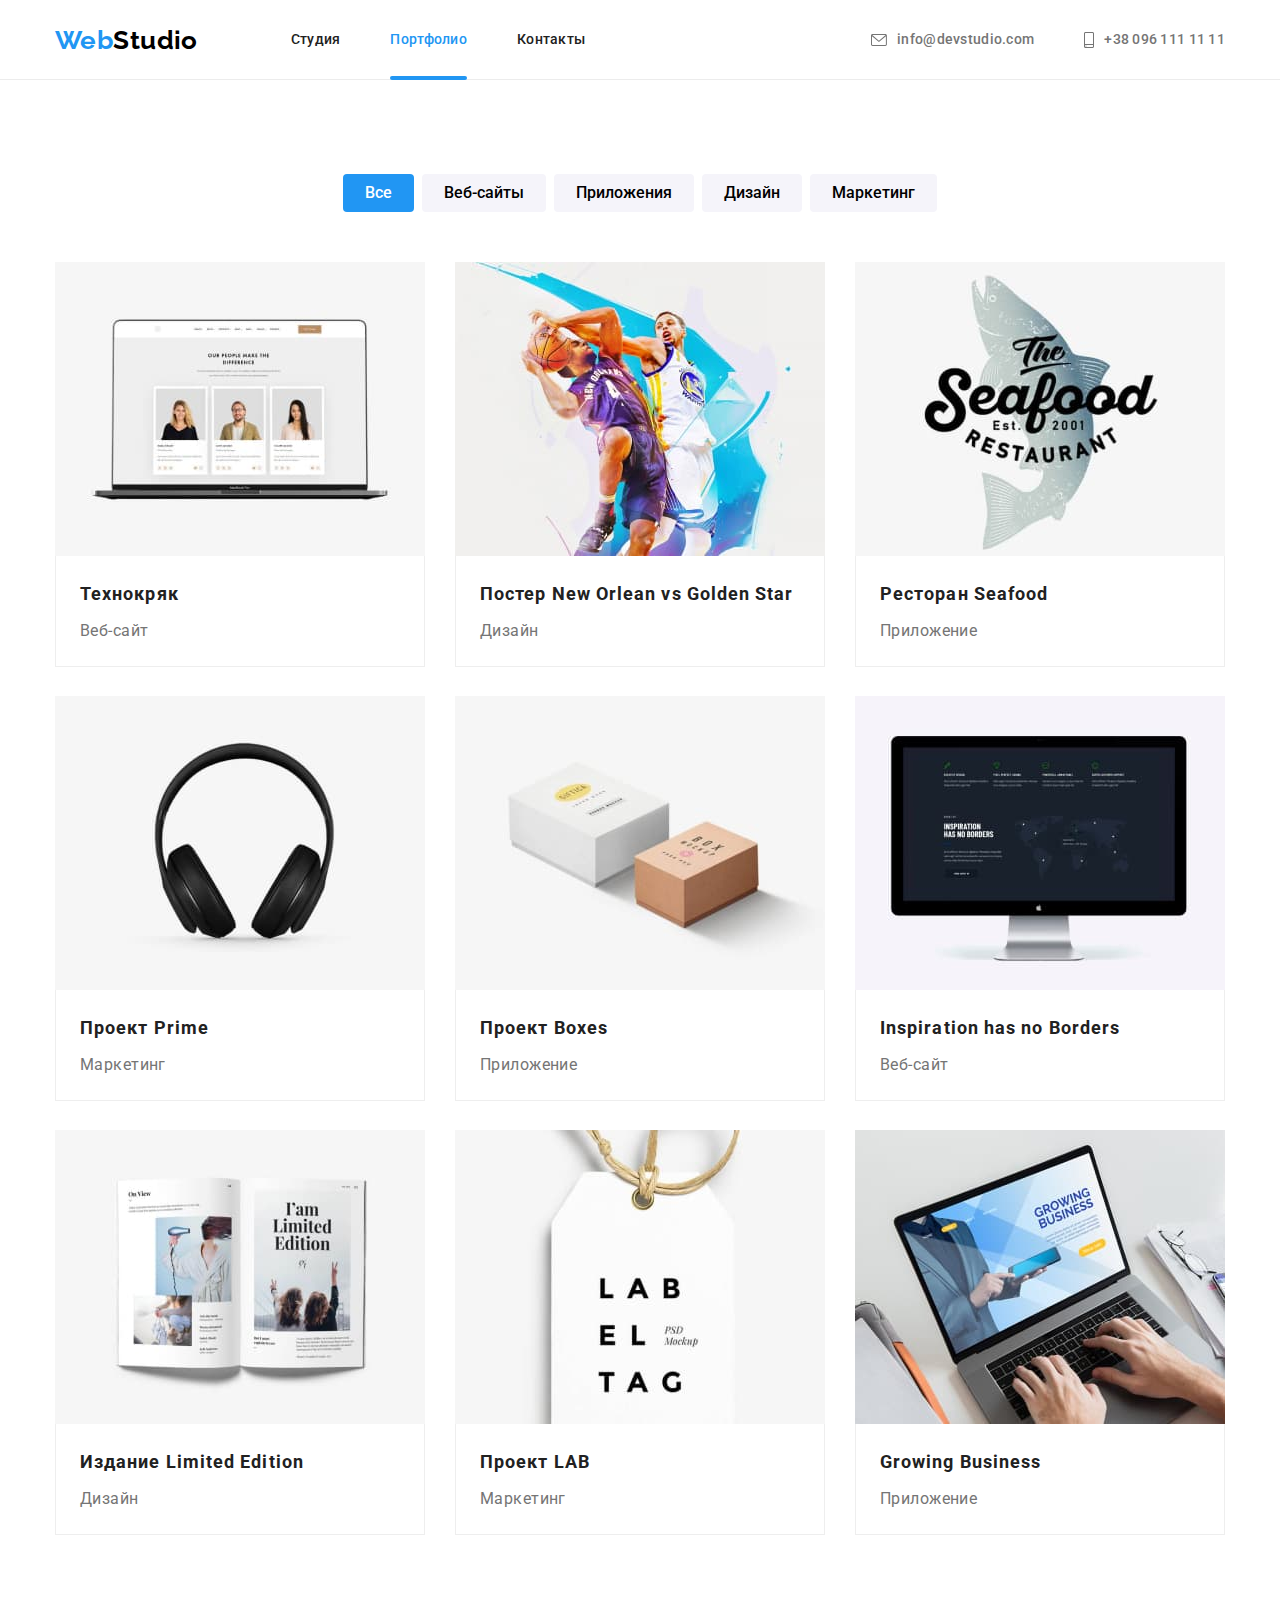
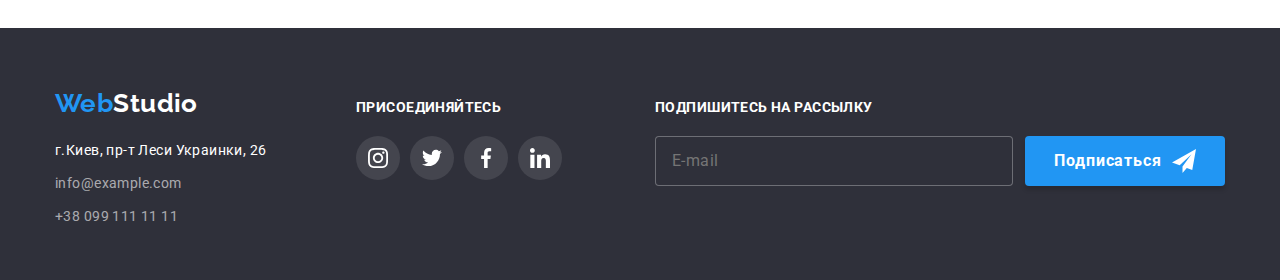
==== portfolio.html @ 10b09d14 "домашня робота №8" ====
<!DOCTYPE html>
<html lang="ru">
<head>
    <meta charset="UTF-8">
    <meta http-equiv="X-UA-Compatible" content="IE=edge">
    <meta name="viewport" content="width=device-width, initial-scale=1.0">
    <title>Document</title>
    <link rel="preconnect" href="https://fonts.googleapis.com">
    <link rel="preconnect" href="https://fonts.gstatic.com" crossorigin>
    <link href="https://fonts.googleapis.com/css2?family=Raleway:wght@700&family=Roboto:wght@400;500;700;900&display=swap" rel="stylesheet">
    <link rel="stylesheet" href="https://cdnjs.cloudflare.com/ajax/libs/modern-normalize/1.0.0/modern-normalize.min.css" />
    <link rel="stylesheet" href="css/main.min.css">
</head>
<body>
    <header class="header-section">
        <div class="container">
            <nav class="nav">
                <a href="./index.html" class="logo"><span class="part-of-logo">Web</span>Studio</a>
                <ul class="nav__list">
                    <li class="nav__items"><a href="./index.html" class="nav__link">Студия</a></li>
                    <li class="nav__items"><a href="./portfolio.html" class="nav__link illumination">Портфолио</a></li>
                    <li class="nav__items"><a href="Контакты" class="nav__link">Контакты</a></li>
                </ul>
            </nav>
            <ul class="contacts">
                <li class="contacts__items "><a href="mailto:info@devstudio.com" class="contacts__item">
                    <svg class="contacts__icon" width="16" height="12">
                        <use href="./images/icons.svg#icon-envelope"></use>
                    </svg>info@devstudio.com</a>
                </li>
                <li class="contacts__items"><a href="tel:+380961111111" class="contacts__item">
                    <svg class="contacts__icon" width="10" height="16">
                        <use href="./images/icons.svg#icon-smartphone"></use>
                    </svg>+38 096 111 11 11</a>
                </li>
            </ul>
        </div>
    </header>
    <main>
        <section class="section">
            <div class="container">
                <h1 class="visually-hidden">Портфолио</h1>
                <ul class="portfolio-list-button">
                    <li class="portfolio-items"><button type="button" class="portfolio-button illumination-btn">Все</button></li>
                    <li class="portfolio-items"><button type="button" class="portfolio-button">Веб-сайты</button></li>
                    <li class="portfolio-items"><button type="button" class="portfolio-button">Приложения</button></li>
                    <li class="portfolio-items"><button type="button" class="portfolio-button">Дизайн</button></li>
                    <li class="portfolio-items"><button type="button" class="portfolio-button">Маркетинг</button></li>
                </ul>
                <ul class="portfolio">
                    <li class="portfolio-card">
                        <a class="portfolio-link" href="">
                            <div class="portfolio-box">
                                <img src="./images/our-people.jpg" alt="Відкритий ноутбук, на екрані зображені фото працівників" width="370">
                                <div class="portfolio-overlay">
                                    <p class="portfolio-screen-text">Ресурс предлагает комплексные предложения с разным уровнем функционала и
                                        сервисов. Все это позволит посетителю получить исчерпывающие сведения о компании или частном лице.</p>
                                </div>
                            </div>
                            <div class="portfolio-container-title">
                                <h2 class="portfolio-card-title">Технокряк</h2>
                                <p class="portfolio-name-industry">Веб-сайт</p>
                            </div>
                        </a>
                    </li>
                    <li class="portfolio-card">
                        <a class="portfolio-link" href="">
                            <div class="portfolio-box">
                                <img src="./images/ball.jpg" alt="Зображено двох волейболістів у стрибку з м'ячем у руках" width="370">
                                <div class="portfolio-overlay">
                                    <p class="portfolio-screen-text">Ресурс предлагает комплексные предложения с разным уровнем функционала и
                                        сервисов.
                                        Все это позволит посетителю получить исчерпывающие сведения о компании или частном лице.</p>
                                </div>
                            </div>
                            <div class="portfolio-container-title">
                                <h2 class="portfolio-card-title">Постер New Orlean vs Golden Star</h2>
                                <p class="portfolio-name-industry">Дизайн</p>
                            </div>
                        </a>
                    </li>
                    <li class="portfolio-card">
                        <a class="portfolio-link" href="">
                            <div class="portfolio-box">
                                <img src="./images/seafood.jpg" alt="Логотип ресторану" width="370">
                                <div class="portfolio-overlay">
                                    <p class="portfolio-screen-text">Ресурс предлагает комплексные предложения с разным уровнем функционала и
                                        сервисов.
                                        Все это позволит посетителю получить исчерпывающие сведения о компании или частном лице.</p>
                                </div>
                            </div>
                            <div class="portfolio-container-title">
                                <h2 class="portfolio-card-title">Ресторан Seafood</h2>
                                <p class="portfolio-name-industry">Приложение</p>
                            </div>
                        </a>
                    </li>
                    <li class="portfolio-card">
                        <a class="portfolio-link" href="">
                            <div class="portfolio-box">
                                <img src="./images/headphone.jpg" alt="Накладні навушники" width="370">
                                <div class="portfolio-overlay">
                                    <p class="portfolio-screen-text">Ресурс предлагает комплексные предложения с разным уровнем функционала и
                                        сервисов.
                                        Все это позволит посетителю получить исчерпывающие сведения о компании или частном лице.</p>
                                </div>
                            </div>
                            <div class="portfolio-container-title">
                                <h2 class="portfolio-card-title">Проект Prime</h2>
                                <p class="portfolio-name-industry">Маркетинг</p>
                            </div>
                        </a>
                    </li>
                    <li class="portfolio-card">
                        <a class="portfolio-link" href="">
                            <div class="portfolio-box">
                                <img src="./images/2-box.jpg" alt="Дві коробки з логотипами" width="370">
                                <div class="portfolio-overlay">
                                    <p class="portfolio-screen-text">Ресурс предлагает комплексные предложения с разным уровнем функционала и
                                        сервисов.
                                        Все это позволит посетителю получить исчерпывающие сведения о компании или частном лице.</p>
                                </div>
                            </div>
                            <div class="portfolio-container-title">
                                <h2 class="portfolio-card-title">Проект Boxes</h2>
                                <p class="portfolio-name-industry">Приложение</p>
                            </div>
                        </a>
                    </li>
                    <li class="portfolio-card">
                        <a class="portfolio-link" href="">
                            <div class="portfolio-box">
                                <img src="./images/screen.jpg" alt="Ком'ютер з відкритим вебсайтом" width="370">
                                <div class="portfolio-overlay">
                                    <p class="portfolio-screen-text">Ресурс предлагает комплексные предложения с разным уровнем функционала и
                                        сервисов.
                                        Все это позволит посетителю получить исчерпывающие сведения о компании или частном лице.</p>
                                </div>
                            </div>
                            <div class="portfolio-container-title">
                                <h2 class="portfolio-card-title">Inspiration has no Borders</h2>
                                <p class="portfolio-name-industry">Веб-сайт</p>
                            </div>
                        </a>
                    </li>
                    <li class="portfolio-card">
                        <a class="portfolio-link" href="">
                            <div class="portfolio-box">
                                <img src="./images/book.jpg" alt="Відкрита книжка в ній стаття" width="370">
                                <div class="portfolio-overlay">
                                    <p class="portfolio-screen-text">Ресурс предлагает комплексные предложения с разным уровнем функционала и
                                        сервисов.
                                        Все это позволит посетителю получить исчерпывающие сведения о компании или частном лице.</p>
                                </div>
                            </div>
                            <div class="portfolio-container-title">
                                <h2 class="portfolio-card-title">Издание Limited Edition</h2>
                                <p class="portfolio-name-industry">Дизайн</p>
                            </div>
                        </a>
                    </li>
                    <li class="portfolio-card">
                        <a class="portfolio-link" href="">
                            <div class="portfolio-box">
                                <img src="./images/label.jpg" alt="Логотип" width="370">
                                <div class="portfolio-overlay">
                                    <p class="portfolio-screen-text">Ресурс предлагает комплексные предложения с разным уровнем функционала и
                                        сервисов.
                                        Все это позволит посетителю получить исчерпывающие сведения о компании или частном лице.</p>
                                </div>
                            </div>
                            <div class="portfolio-container-title">
                                <h2 class="portfolio-card-title">Проект LAB</h2>
                                <p class="portfolio-name-industry">Маркетинг</p>
                            </div>
                        </a>
                    </li>
                    <li class="portfolio-card">
                        <a class="portfolio-link" href="">
                            <div class="portfolio-box">
                                <img src="./images/leptop.jpg" alt="Ввімкнений ноутбук з відкритим додатком" width="370">
                                <div class="portfolio-overlay">
                                    <p class="portfolio-screen-text">Ресурс предлагает комплексные предложения с разным уровнем функционала и
                                        сервисов.
                                        Все это позволит посетителю получить исчерпывающие сведения о компании или частном лице.</p>
                                </div>
                            </div>
                            <div class="portfolio-container-title">
                                <h2 class="portfolio-card-title">Growing Business</h2>
                                <p class="portfolio-name-industry">Приложение</p>
                            </div>
                        </a>
                    </li>
                </ul>
            </div>
        </section>
    </main>
    <footer class="footer">
        <div class="container">
            <div class="footer__container">
                <a href="./index.html" class="logo"><span class="part-of-logo">Web</span>Studio</a>
                <address class="address">
                    <ul class="address__list">
                        <li class="address__items">
                            <a href="https://goo.gl/maps/piqngm7oDQpEDh6u6" target="_blank" rel="noopener nofollow noreferrer" class="address__link">г.Киев, пр-т Леси Украинки, 26</a>
                        </li>
                        <li class="address__items">
                            <a href="mailto:info@example.com" class="address__contacts">info@example.com</a>
                        </li>
                        <li class="address__items">
                            <a href="tel:+380991111111" class="address__contacts">+38 099 111 11 11</a>
                        </li>
                    </ul>
                </address>
            </div>
            <div class="footer__wrapper">
                <p class="footer__title">присоединяйтесь</p>
                <ul class="icon-list">
                    <li class="icon-list__items">
                        <a class="icon-list__link" href="">
                            <svg class="footer__social icon-list__svg" width="20" height="20">
                                <use href="./images/icons.svg#icon-instagram"></use>
                            </svg>
                        </a>
                    </li>
                    <li class="icon-list__items">
                        <a class="icon-list__link" href="">
                            <svg class="footer__social icon-list__svg" width="20" height="20">
                                <use href="./images/icons.svg#icon-twitter"></use>
                            </svg>
                        </a>
                    </li>
                    <li class="icon-list__items">
                        <a class="icon-list__link" href="">
                            <svg class="footer__social icon-list__svg" width="20" height="20">
                                <use href="./images/icons.svg#icon-facebook"></use>
                            </svg>
                        </a>
                    </li>
                    <li class="icon-list__items">
                        <a class="icon-list__link" href="">
                            <svg class="footer__social icon-list__svg" width="20" height="20">
                                <use href="./images/icons.svg#icon-linkedin"></use>
                            </svg>
                        </a>
                    </li>
                </ul>
            </div>
            <div class="footer__wrapper">
                <p class="footer__title">Подпишитесь на рассылку</p>
                <form class="form">
                    <label for="input-field" class="visually-hidden"></label>
                    <input id="input-field" type="email" class="form__input" name="mail" placeholder="E-mail">
                    <button class="main-button" type="submit">Подписаться
                        <svg class="form__icon" width="24" height="24">
                            <use href="./images/icons.svg#icon-send"></use>
                        </svg>
                    </button>
                </form>
            </div>
        </div>
    </footer>
    
</body>
</html>
---- css/main.min.css ----
:root{--title-text-color: #212121;--primary-text-color: #757575;--accent-color: #2196F3;--primary-bg-color: #fff}body{font-family:"Roboto",sans-serif;background-color:var(--primary-bg-color);color:var(--title-text-color);font-size:14px;line-height:1.14;letter-spacing:.03em}h1,h2,h3,p,ul{margin:0;padding:0}ul{list-style:none}a{text-decoration:none}img{display:block}button{font-family:inherit;cursor:pointer}address{font-style:normal}.container{max-width:1200px;padding:0 15px 0 15px;margin-left:auto;margin-right:auto}.section{padding:94px 0}.visually-hidden{position:absolute;width:1px;height:1px;margin:-1px;border:0;padding:0;white-space:nowrap;clip-path:inset(100%);clip:rect(0 0 0 0);overflow:hidden}.main-button{display:inline-flex;justify-content:center;align-items:center;width:200px;height:50px;font-weight:700;font-size:16px;line-height:1.88;letter-spacing:.06em;color:#fff;background:var(--accent-color);box-shadow:0px 4px 4px rgba(0,0,0,.15);border-radius:4px;border-color:rgba(0,0,0,0);transition:background-color 250ms cubic-bezier(0.4, 0, 0.2, 1)}.main-button:hover,.main-button:focus{background-color:#267bc6}.main-button:active{background-color:#27619b}.logo{display:inline-flex;color:#000;font-family:"Raleway";font-weight:700;font-size:26px;line-height:1.19}.part-of-logo{color:var(--accent-color)}.icon-list{display:inline-flex;height:44px;justify-content:center;gap:10px}.icon-list__link{display:inline-flex;justify-content:center;align-items:center;height:44px;width:44px;border-radius:50%;background-color:rgba(255,255,255,.1);transition:background-color 250ms cubic-bezier(0.4, 0, 0.2, 1)}.icon-list__link:hover .icon-list__svg,.icon-list__link:focus .icon-list__svg{fill:#fff}.icon-list__link:hover,.icon-list__link:focus{background-color:var(--accent-color)}.icon-list__svg{fill:#afb1b8;transition:fill 250ms cubic-bezier(0.4, 0, 0.2, 1)}.title{font-size:36px;line-height:1.16;text-align:center}.header-section{max-height:80px;border-bottom:1px solid #ececec}.header-section .container{display:flex;justify-content:space-between}.nav{align-items:center;display:flex}.nav .logo{margin-right:93px}.nav__list{display:flex}.nav__items{display:flex}.nav__items:not(:last-child){margin-right:50px}.nav__link{position:relative;padding:32px 0 32px 0;color:var(--title-text-color);font-weight:500;letter-spacing:.02em;transition:color 250ms cubic-bezier(0.4, 0, 0.2, 1)}.nav__link:hover,.nav__link:focus{color:var(--accent-color)}.illumination{color:var(--accent-color)}.illumination:after{position:absolute;bottom:0;content:" ";display:block;width:100%;height:4px;border-radius:2px;background-color:var(--accent-color)}.contacts{display:flex}.contacts__item{display:flex;padding:32px 0 32px 0;align-items:center;color:var(--primary-text-color);font-weight:500;letter-spacing:.02em;transition:color 250ms cubic-bezier(0.4, 0, 0.2, 1)}.contacts__icon{margin-right:10px;fill:var(--primary-text-color);transition:fill 250ms cubic-bezier(0.4, 0, 0.2, 1)}.contacts__items:not(:last-child){margin-right:50px}.contacts__item:hover,.contacts__item:focus{color:var(--accent-color)}.contacts__item:hover .contacts__icon,.contacts__item:focus .contacts__icon{fill:var(--accent-color)}.main__section{max-width:1600px;margin-left:auto;margin-right:auto;padding:200px 0;text-align:center;background-color:#2f303a;content:"";background-image:linear-gradient(to right, rgba(47, 48, 58, 0.4), rgba(47, 48, 58, 0.4)),url(../images/hero-desctop.jpg);background-size:cover}.main__title{width:693px;margin-left:auto;margin-right:auto;margin-bottom:30px;font-weight:900;font-size:44px;line-height:1.36;letter-spacing:.06em;text-transform:uppercase;color:var(--primary-bg-color)}.portfolio-list-button{display:flex;justify-content:center}.portfolio-items:not(:last-child){margin-right:8px}.portfolio{display:flex;flex-wrap:wrap;gap:30px;margin-top:50px}.portfolio-button{background:#f5f4fa;font-weight:500;font-size:16px;line-height:1.62;padding:6px 22px;border-radius:4px;border:none;transition:background-color 250ms cubic-bezier(0.4, 0, 0.2, 1),box-shadow 250ms cubic-bezier(0.4, 0, 0.2, 1),color 250ms cubic-bezier(0.4, 0, 0.2, 1)}.illumination-btn{background-color:var(--accent-color);color:var(--primary-bg-color)}.portfolio-button:hover,.portfolio-button:focus{background-color:var(--accent-color);color:var(--primary-bg-color);box-shadow:0px 3px 1px rgba(0,0,0,.1),0px 1px 2px rgba(0,0,0,.08),0px 2px 2px rgba(0,0,0,.12)}.portfolio-button:active{background-color:#267bc6}.portfolio-card{width:370px;height:404px}.portfolio-screen-text{font-size:18px;line-height:1.56;letter-spacing:.03em;color:#fff}.portfolio-overlay{position:absolute;width:100%;height:100%;bottom:0;padding:63px 24px;background-color:rgba(33,150,243,.9);transform:translateY(101%);transition:transform 250ms cubic-bezier(0.4, 0, 0.2, 1)}.portfolio-box{position:relative;display:block;width:370px;height:294px;overflow:hidden}.portfolio-link{display:inline-block;width:100%;height:100%;transition:box-shadow 250ms cubic-bezier(0.4, 0, 0.2, 1)}.portfolio-link:hover .portfolio-overlay,.portfolio-link:focus .portfolio-overlay{transform:translateY(0);height:294px}.portfolio-link:hover,.portfolio-link:focus{background-color:#fff;box-shadow:0px 1px 1px rgba(0,0,0,.12),0px 4px 4px rgba(0,0,0,.06),1px 4px 6px rgba(0,0,0,.16)}.portfolio-container-title{padding:20px 10px 20px 24px;border:1px solid #eee;border-top:0}.portfolio-card-title{font-size:18px;line-height:2;letter-spacing:.06em;color:var(--title-text-color)}.portfolio-name-industry{margin-top:4px;color:var(--primary-text-color);font-size:16px;line-height:1.88}.benefits__list{display:flex;justify-content:space-between}.benefits__items{width:270px}.benefits__container{display:inline-flex;justify-content:center;align-items:center;width:270px;height:120px;background-color:#f5f4fa;border-radius:4px}.benefits__title{font-size:14px;text-transform:uppercase;margin-top:30px}.benefits__text{margin-top:10px;color:var(--primary-text-color);line-height:1.71}.works{padding-top:0px}.works__list{display:flex;justify-content:space-between;margin-top:50px}.works__items{position:relative}.works__box{position:absolute;display:flex;justify-content:center;align-items:center;width:100%;height:70px;bottom:0;background-color:rgba(47,48,58,.8)}.works__description{font-weight:700;font-size:14px;line-height:1.14;letter-spacing:.03em;text-transform:uppercase;color:#fff}.team{background:#f5f4fa}.team__list{display:flex;justify-content:space-between}.team__items{margin-top:50px;padding-bottom:30px;text-align:center;min-width:270px;min-height:368px;background-color:var(--primary-bg-color);box-shadow:0px 1px 3px rgba(0,0,0,.12),0px 1px 1px rgba(0,0,0,.14),0px 2px 1px rgba(0,0,0,.2);border-radius:0px 0px 4px 4px}.team__member{padding-top:30px;margin-bottom:10px;font-weight:500;font-size:16px;line-height:1.18}.team__position{margin-bottom:16px;color:var(--primary-text-color);font-size:16px;line-height:1.18}.company__list{margin-top:50px;display:inline-flex;gap:30px}.company__link{display:inline-flex;justify-content:center;align-items:center;width:170px;height:92px;border:1px solid #afb1b8;border-radius:4px;transition:background-color 250ms cubic-bezier(0.4, 0, 0.2, 1)}.company__link:hover .company__icon,.company__link:hover,.company__link:focus .company__icon,.company__link:focus{fill:var(--accent-color);border-color:var(--accent-color)}.company__icon{fill:#afb1b8;transition:fill 250ms cubic-bezier(0.4, 0, 0.2, 1)}.footer{padding:60px 0;height:252px;background:#2f303a}.footer .container{display:flex}.footer__container .logo{color:var(--primary-bg-color);margin-bottom:20px}.footer__container{width:231px;margin-right:70px}.address__link{color:#fff;line-height:1.71}.address__items:not(:first-child){margin-top:9px}.address__contacts{color:rgba(255,255,255,.6);line-height:1.71;transition:color 250ms cubic-bezier(0.4, 0, 0.2, 1)}.address__contacts:hover,.address__contacts:focus{color:var(--accent-color)}.footer__wrapper:not(:last-child){margin-right:93px}.footer__title{padding-top:12px;margin-bottom:20px;font-weight:700;text-transform:uppercase;color:#fff}.footer__social{fill:#fff}.form{display:flex;margin-top:20px}.form__input{display:flex;align-items:center;width:358px;height:50px;padding:0 16px;margin-right:12px;font-weight:400;font-size:16px;line-height:1.25;letter-spacing:.03em;color:rgba(255,255,255,.6);border:1px solid rgba(255,255,255,.3);background-color:#2f303a;border-radius:4px;outline:none;transition:border-color 250ms cubic-bezier(0.4, 0, 0.2, 1)}.form__input:focus{border-color:var(--accent-color)}.form__icon{display:inline-flex;margin-left:10px}.backdrop{position:fixed;top:0;left:0;width:100%;height:100%;z-index:100;background-color:rgba(0,0,0,.2);transition:opacity 250ms cubic-bezier(0.4, 0, 0.2, 1),visibility 250ms cubic-bezier(0.4, 0, 0.2, 1)}.backdrop.is-hidden{visibility:hidden;opacity:0;pointer-events:none}.modal{position:absolute;top:50%;left:50%;transform:translate(-50%, -50%);width:528px;height:581px;padding:40px;background-color:#fff;box-shadow:0px 1px 3px rgba(0,0,0,.12),0px 1px 1px rgba(0,0,0,.14),0px 2px 1px rgba(0,0,0,.2);border-radius:4px}.modal-button{position:absolute;display:flex;align-items:center;justify-content:center;top:8px;right:8px;width:30px;height:30px;margin-left:auto;border-radius:50%;background-color:#fff;border:1px solid rgba(0,0,0,.1)}.modal-vector{transition:fill 250ms cubic-bezier(0.4, 0, 0.2, 1)}.modal-vector:hover,.modal-vector:focus{fill:var(--accent-color)}.modal-title{font-weight:700;font-size:20px;line-height:1.15;letter-spacing:.03em;margin-bottom:14px}.modal-form-label{display:block}.label-text{font-size:12px;line-height:.85;letter-spacing:.01em;color:var(--primary-text-color)}.modal-form-label:not(:last-child){margin-bottom:11px}.modal-form-element{display:block;margin-bottom:5px}.modal-form-input{display:flex;width:100%;height:40px;padding-left:42px;border:1px solid rgba(33,33,33,.2);border-radius:4px;transition:border-color 250ms cubic-bezier(0.4, 0, 0.2, 1)}.modal-form-input:focus,.modal-form-message:focus{outline:none;border-color:var(--accent-color)}.modal-form-input:focus+.modal-icon-input>.modal-icon{fill:var(--accent-color)}.modal-form-message{width:100%;height:120px;resize:none;padding:12px 16px;font-size:12px;line-height:.85;letter-spacing:.01em;color:rgba(117,117,117,.5);border:1px solid rgba(33,33,33,.2);border-radius:4px;transition:border-color 250ms cubic-bezier(0.4, 0, 0.2, 1)}.modal-icon{position:absolute;top:50%;left:12px;transform:translateY(-50%);transition:fill 250ms cubic-bezier(0.4, 0, 0.2, 1)}.modal-form-wrapper{position:relative;display:block}.modal-link{text-decoration:underline;color:var(--accent-color);transition:color 250ms cubic-bezier(0.4, 0, 0.2, 1)}.modal-link:hover,.modal-link:focus{color:#267bc6}.modal-link:active{color:#27619b}.modal-label-checkbox{position:relative;display:block;padding-left:35px;line-height:1.71;letter-spacing:.03em;color:var(--primary-text-color);margin-top:20px;transition:fill 250ms cubic-bezier(0.4, 0, 0.2, 1)}.modal-icon-checkbox{position:absolute;top:50%;left:12px;transform:translateY(-50%);fill:var(--title-text-color);transition:fill 250ms cubic-bezier(0.4, 0, 0.2, 1)}.modal-icon-check{position:absolute;top:50%;left:12px;transform:translateY(-50%);fill:rgba(0,0,0,0);transition:fill 250ms cubic-bezier(0.4, 0, 0.2, 1)}.modal-icon-checkbox-fokus{position:absolute;top:50%;left:9px;transform:translateY(-50%);fill:rgba(0,0,0,0);transition:fill 250ms cubic-bezier(0.4, 0, 0.2, 1)}.modal-form-checkbox:checked+.modal-label-checkbox>.checkbox-box>.modal-icon-check,.modal-form-checkbox:checked+.modal-label-checkbox>.checkbox-box>.modal-icon-checkbox{fill:var(--accent-color)}.modal-form-checkbox:focus+.modal-label-checkbox>.checkbox-box{fill:var(--title-text-color)}.button-center{display:flex;justify-content:center;margin-top:30px}/*# sourceMappingURL=main.min.css.map */
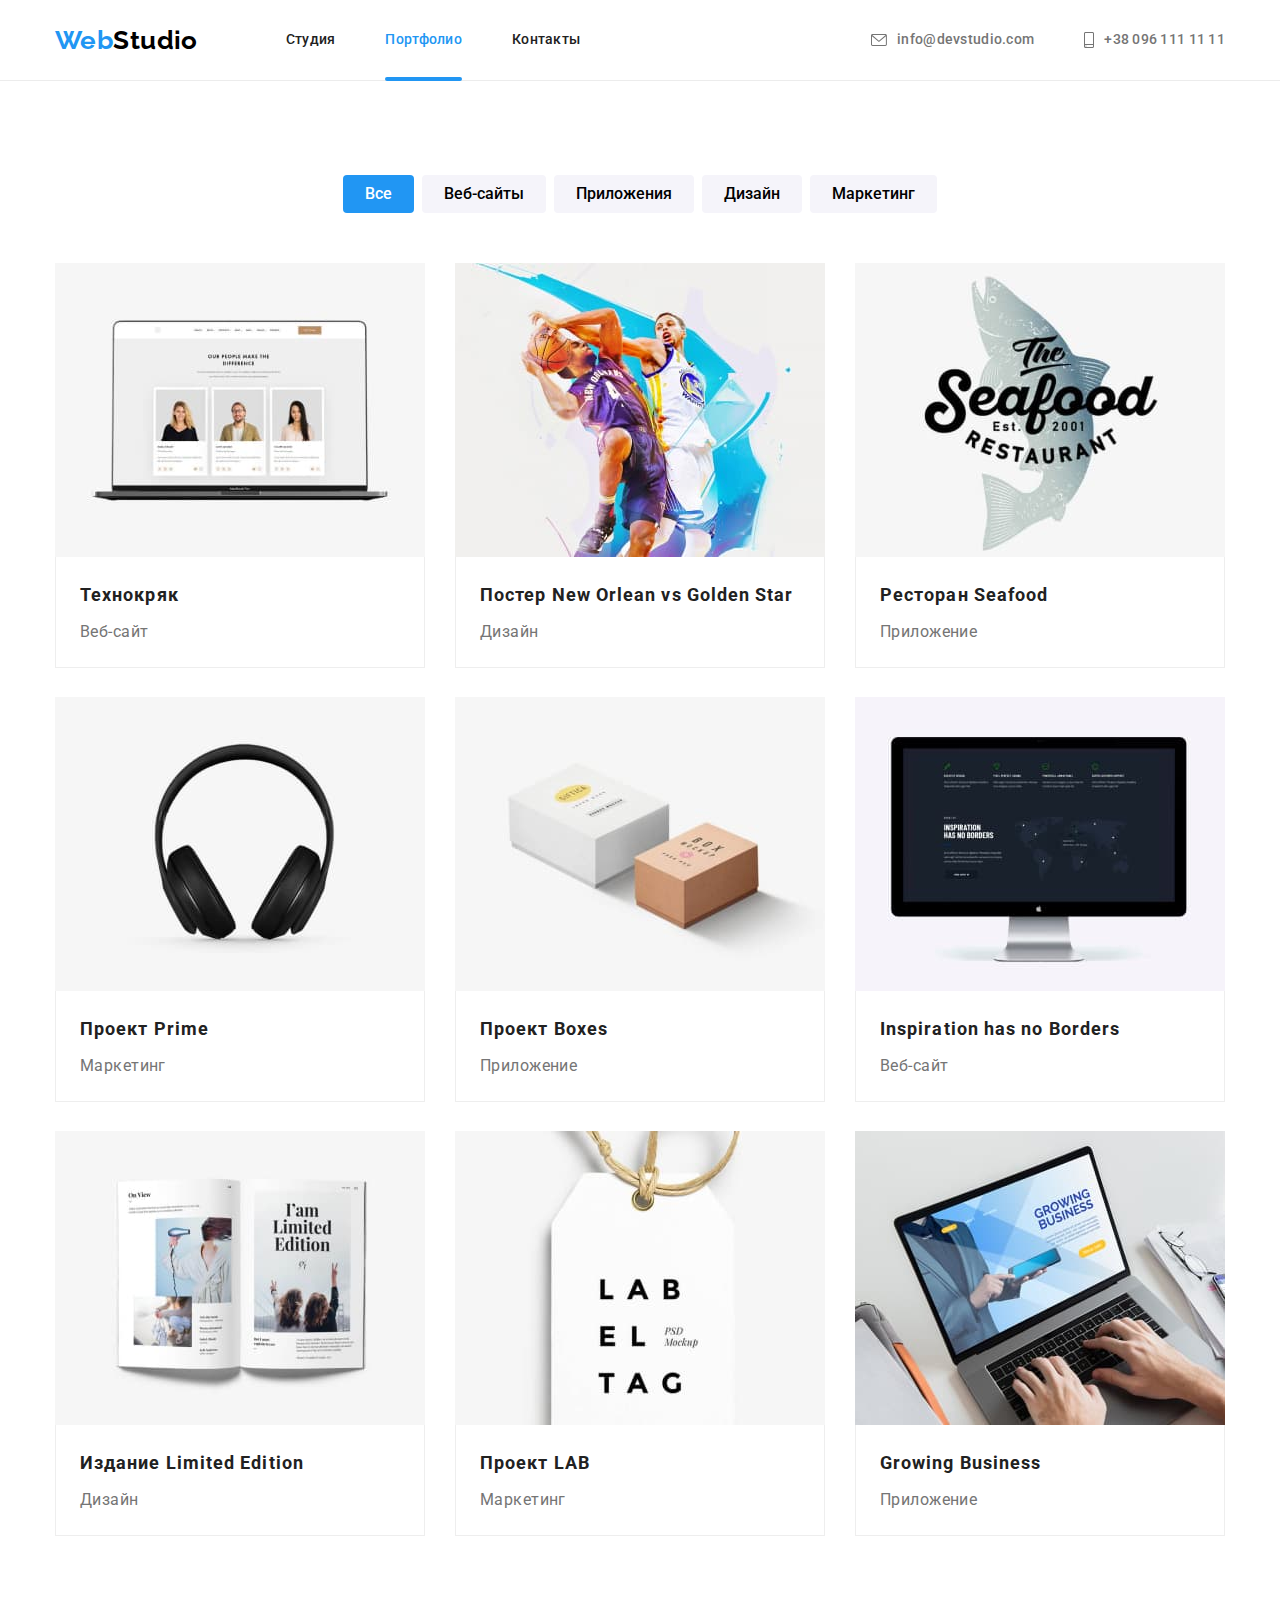
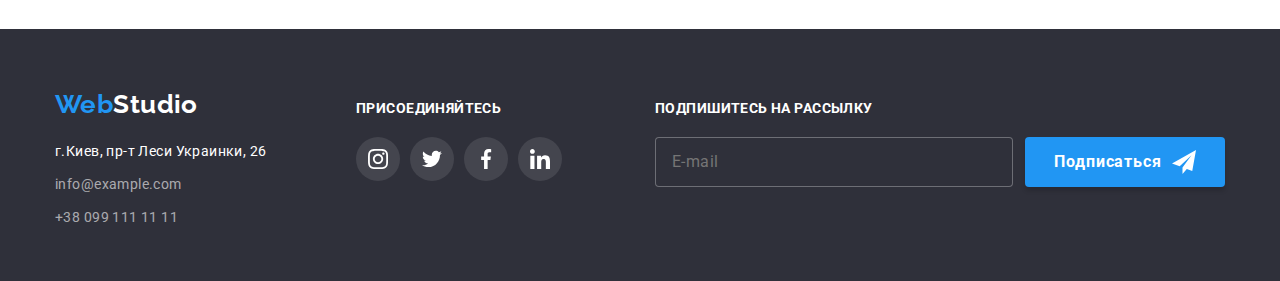
==== commit 5ce5e0fd: "домашня робота №8" ====
--- a/portfolio.html
+++ b/portfolio.html
@@ -13,16 +13,21 @@
 </head>
 <body>
     <header class="header-section">
-        <div class="container">
+        <div class="container mobile-box">
             <nav class="nav">
                 <a href="./index.html" class="logo"><span class="part-of-logo">Web</span>Studio</a>
-                <ul class="nav__list">
+                <ul class="nav__list mobile-box_navigation">
                     <li class="nav__items"><a href="./index.html" class="nav__link">Студия</a></li>
                     <li class="nav__items"><a href="./portfolio.html" class="nav__link illumination">Портфолио</a></li>
                     <li class="nav__items"><a href="Контакты" class="nav__link">Контакты</a></li>
                 </ul>
             </nav>
-            <ul class="contacts">
+            <button type="button" class="mobile-box_open-btn" data-menu-open>
+                <svg class="mobile-box_open-icon" width="24" height="16">
+                    <use href="./images/icons.svg#icon-menu_24px"></use>
+                </svg>
+            </button>
+            <ul class="contacts mobile-box_navigation">
                 <li class="contacts__items "><a href="mailto:info@devstudio.com" class="contacts__item">
                     <svg class="contacts__icon" width="16" height="12">
                         <use href="./images/icons.svg#icon-envelope"></use>
@@ -35,6 +40,32 @@
                 </li>
             </ul>
         </div>
+        <div class="mobile-menu" data-menu>
+            <div class="mobile-menu_container">
+                <button type="button" class="mobile-menu_close-button" data-menu-close>
+                    <svg class="mobile-menu_close-icon" width="19" height="19">
+                        <use href="./images/icons.svg#icon-Vector-1"></use>
+                    </svg>
+                </button>
+                <ul class="mobile-menu_list">
+                    <li class="mobile-menu_items"><a href="./index.html" class="mobile-menu_link illumination">Студия</a></li>
+                    <li class="mobile-menu_items"><a href="./portfolio.html" class="mobile-menu_link">Портфолио</a></li>
+                    <li class="mobile-menu_items"><a href="" class="mobile-menu_link">Контакты</a></li>
+                </ul>
+                <ul class="mobile-menu_contacts-list">
+                    <li class="mobile-menu_items"><a href="tel:+380961111111" class="mobile-menu_phone-link">+38 096 111 11
+                            11</a></li>
+                    <li class="mobile-menu_items"><a href="mailto:info@devstudio.com"
+                            class="mobile-menu_mail-link">info@devstudio.com</a></li>
+                </ul>
+                <ul class="mobile-menu_social-list">
+                    <li class="mobile-menu_social-items"><a href="" class="mobile-menu_social-link">Instagram</a></li>
+                    <li class="mobile-menu_social-items"><a href="" class="mobile-menu_social-link">Twitter</a></li>
+                    <li class="mobile-menu_social-items"><a href="" class="mobile-menu_social-link">Facebook</a></li>
+                    <li class="mobile-menu_social-items"><a href="" class="mobile-menu_social-link">LinkedIn</a></li>
+                </ul>
+            </div>
+        </div>
     </header>
     <main>
         <section class="section">
@@ -51,7 +82,29 @@
                     <li class="portfolio-card">
                         <a class="portfolio-link" href="">
                             <div class="portfolio-box">
-                                <img src="./images/our-people.jpg" alt="Відкритий ноутбук, на екрані зображені фото працівників" width="370">
+                                <picture>
+                                    <source srcset="./images/our-people.webp 1x, ./images/our-people-2x.webp 2x"
+                                        media="(min-width:1200px)" 
+                                        type="images/webp" />
+                                
+                                    <source srcset="./images/our-people.jpg 1x, ./images/our-people-2x.jpg 2x"
+                                        media="(min-width:1200px)" />
+                                
+                                    <source srcset="./images/tablet-our-people.webp 1x, ./images/tablet-our-people-2x.webp 2x"
+                                        media="(min-width:768px)" 
+                                        type="images/webp" />
+                                
+                                    <source srcset="./images/tablet-our-people.jpg 1x, ./images/tablet-our-people-2x.jpg 2x"
+                                        media="(min-width:768px)" />
+                                
+                                    <source srcset="./images/mobile-our-people.webp 1x, ./images/mobile-our-people-2x.webp 2x"
+                                        media="(max-width:767px)" 
+                                        type="images/webp" />
+                                
+                                    <source srcset="./images/mobile-our-people.jpg 1x, ./images/mobile-our-people-2x.jpg 2x"
+                                        media="(max-width:767px)" />
+                                    <img src="./images/our-people.jpg" alt="Відкритий ноутбук, на екрані зображені фото працівників" width="370">
+                                </picture>
                                 <div class="portfolio-overlay">
                                     <p class="portfolio-screen-text">Ресурс предлагает комплексные предложения с разным уровнем функционала и
                                         сервисов. Все это позволит посетителю получить исчерпывающие сведения о компании или частном лице.</p>
@@ -66,7 +119,29 @@
                     <li class="portfolio-card">
                         <a class="portfolio-link" href="">
                             <div class="portfolio-box">
-                                <img src="./images/ball.jpg" alt="Зображено двох волейболістів у стрибку з м'ячем у руках" width="370">
+                                <picture>
+                                    <source srcset="./images/ball.webp 1x, ./images/ball-2x.webp 2x" 
+                                        media="(min-width:1200px)"
+                                        type="images/webp" />
+                                
+                                    <source srcset="./images/ball.jpg 1x, ./images/ball-2x.jpg 2x" 
+                                        media="(min-width:1200px)" />
+                                
+                                    <source srcset="./images/tablet-ball.webp 1x, ./images/tablet-ball-2x.webp 2x" 
+                                        media="(min-width:768px)"
+                                        type="images/webp" />
+                                
+                                    <source srcset="./images/tablet-ball.jpg 1x, ./images/tablet-ball-2x.jpg 2x"
+                                        media="(min-width:768px)" />
+                                
+                                    <source srcset="./images/mobile-ball.webp 1x, ./images/mobile-ball-2x.webp 2x" 
+                                        media="(max-width:767px)"
+                                        type="images/webp" />
+                                
+                                    <source srcset="./images/mobile-ball.jpg 1x, ./images/mobile-ball-2x.jpg 2x"
+                                        media="(max-width:767px)" />
+                                    <img src="./images/ball.jpg" alt="Зображено двох волейболістів у стрибку з м'ячем у руках" width="370">
+                                </picture>
                                 <div class="portfolio-overlay">
                                     <p class="portfolio-screen-text">Ресурс предлагает комплексные предложения с разным уровнем функционала и
                                         сервисов.
@@ -82,7 +157,29 @@
                     <li class="portfolio-card">
                         <a class="portfolio-link" href="">
                             <div class="portfolio-box">
-                                <img src="./images/seafood.jpg" alt="Логотип ресторану" width="370">
+                                <picture>
+                                    <source srcset="./images/seafood.webp 1x, ./images/seafood-2x.webp 2x" 
+                                        media="(min-width:1200px)" 
+                                        type="images/webp" />
+                                
+                                    <source srcset="./images/seafood.jpg 1x, ./images/seafood-2x.jpg 2x" 
+                                        media="(min-width:1200px)" />
+                                
+                                    <source srcset="./images/tablet-seafood.webp 1x, ./images/tablet-seafood-2x.webp 2x" 
+                                        media="(min-width:768px)"
+                                        type="images/webp" />
+                                
+                                    <source srcset="./images/tablet-seafood.jpg 1x, ./images/tablet-seafood-2x.jpg 2x" 
+                                        media="(min-width:768px)" />
+                                
+                                    <source srcset="./images/mobile-seafood.webp 1x, ./images/mobile-seafood-2x.webp 2x" 
+                                        media="(max-width:767px)"
+                                        type="images/webp" />
+                                
+                                    <source srcset="./images/mobile-seafood.jpg 1x, ./images/mobile-seafood-2x.jpg 2x" 
+                                        media="(max-width:767px)" />
+                                    <img src="./images/seafood.jpg" alt="Логотип ресторану" width="370">
+                                </picture>
                                 <div class="portfolio-overlay">
                                     <p class="portfolio-screen-text">Ресурс предлагает комплексные предложения с разным уровнем функционала и
                                         сервисов.
@@ -98,7 +195,29 @@
                     <li class="portfolio-card">
                         <a class="portfolio-link" href="">
                             <div class="portfolio-box">
-                                <img src="./images/headphone.jpg" alt="Накладні навушники" width="370">
+                                <picture>
+                                    <source srcset="./images/headphone.webp 1x, ./images/headphone-2x.webp 2x" 
+                                        media="(min-width:1200px)"
+                                        type="images/webp" />
+                                
+                                    <source srcset="./images/headphone.jpg 1x, ./images/headphone-2x.jpg 2x" 
+                                        media="(min-width:1200px)" />
+                                
+                                    <source srcset="./images/tablet-headphone.webp 1x, ./images/tablet-headphone-2x.webp 2x" 
+                                        media="(min-width:768px)"
+                                        type="images/webp" />
+                                
+                                    <source srcset="./images/tablet-headphone.jpg 1x, ./images/tablet-headphone-2x.jpg 2x" 
+                                        media="(min-width:768px)" />
+                                
+                                    <source srcset="./images/mobile-headphone.webp 1x, ./images/mobile-headphone-2x.webp 2x" 
+                                        media="(max-width:767px)"
+                                        type="images/webp" />
+                                
+                                    <source srcset="./images/mobile-headphone.jpg 1x, ./images/mobile-headphone-2x.jpg 2x" 
+                                        media="(max-width:767px)" />
+                                    <img src="./images/headphone.jpg" alt="Накладні навушники" width="370">
+                                </picture>
                                 <div class="portfolio-overlay">
                                     <p class="portfolio-screen-text">Ресурс предлагает комплексные предложения с разным уровнем функционала и
                                         сервисов.
@@ -114,7 +233,29 @@
                     <li class="portfolio-card">
                         <a class="portfolio-link" href="">
                             <div class="portfolio-box">
-                                <img src="./images/2-box.jpg" alt="Дві коробки з логотипами" width="370">
+                                <picture>
+                                    <source srcset="./images/2-box.webp 1x, ./images/2-box-2x.webp 2x" 
+                                        media="(min-width:1200px)"
+                                        type="images/webp" />
+                                
+                                    <source srcset="./images/2-box.jpg 1x, ./images/2-box-2x.jpg 2x" 
+                                        media="(min-width:1200px)" />
+                                
+                                    <source srcset="./images/tablet-2-box.webp 1x, ./images/tablet-2-box-2x.webp 2x" 
+                                        media="(min-width:768px)"
+                                        type="images/webp" />
+                                
+                                    <source srcset="./images/tablet-2-box.jpg 1x, ./images/tablet-2-box-2x.jpg 2x" 
+                                        media="(min-width:768px)" />
+                                
+                                    <source srcset="./images/mobile-2-box.webp 1x, ./images/mobile-2-box-2x.webp 2x" 
+                                        media="(max-width:767px)"
+                                        type="images/webp" />
+                                
+                                    <source srcset="./images/mobile-2-box.jpg 1x, ./images/mobile-2-box-2x.jpg 2x" 
+                                        media="(max-width:767px)" />
+                                    <img src="./images/2-box.jpg" alt="Дві коробки з логотипами" width="370">
+                                </picture>
                                 <div class="portfolio-overlay">
                                     <p class="portfolio-screen-text">Ресурс предлагает комплексные предложения с разным уровнем функционала и
                                         сервисов.
@@ -130,7 +271,29 @@
                     <li class="portfolio-card">
                         <a class="portfolio-link" href="">
                             <div class="portfolio-box">
-                                <img src="./images/screen.jpg" alt="Ком'ютер з відкритим вебсайтом" width="370">
+                                <picture>
+                                    <source srcset="./images/screen.webp 1x, ./images/screen-2x.webp 2x" 
+                                        media="(min-width:1200px)" 
+                                        type="images/webp" />
+                                
+                                    <source srcset="./images/screen.jpg 1x, ./images/screen-2x.jpg 2x" 
+                                        media="(min-width:1200px)" />
+                                
+                                    <source srcset="./images/tablet-screen.webp 1x, ./images/tablet-screen-2x.webp 2x" 
+                                        media="(min-width:768px)"
+                                        type="images/webp" />
+                                
+                                    <source srcset="./images/tablet-screen.jpg 1x, ./images/tablet-screen-2x.jpg 2x" 
+                                        media="(min-width:768px)" />
+                                
+                                    <source srcset="./images/mobile-screen.webp 1x, ./images/mobile-screen-2x.webp 2x" 
+                                        media="(max-width:767px)"
+                                        type="images/webp" />
+                                
+                                    <source srcset="./images/mobile-screen.jpg 1x, ./images/mobile-screen-2x.jpg 2x" 
+                                        media="(max-width:767px)" />
+                                    <img src="./images/screen.jpg" alt="Ком'ютер з відкритим вебсайтом" width="370">
+                                </picture>
                                 <div class="portfolio-overlay">
                                     <p class="portfolio-screen-text">Ресурс предлагает комплексные предложения с разным уровнем функционала и
                                         сервисов.
@@ -146,7 +309,29 @@
                     <li class="portfolio-card">
                         <a class="portfolio-link" href="">
                             <div class="portfolio-box">
-                                <img src="./images/book.jpg" alt="Відкрита книжка в ній стаття" width="370">
+                                <picture>
+                                    <source srcset="./images/book.webp 1x, ./images/book-2x.webp 2x" 
+                                        media="(min-width:1200px)"
+                                        type="images/webp" />
+                                
+                                    <source srcset="./images/book.jpg 1x, ./images/book-2x.jpg 2x" 
+                                        media="(min-width:1200px)" />
+                                
+                                    <source srcset="./images/tablet-book.webp 1x, ./images/tablet-book-2x.webp 2x"
+                                        media="(min-width:768px)"
+                                        type="images/webp" />
+                                
+                                    <source srcset="./images/tablet-book.jpg 1x, ./images/tablet-book-2x.jpg 2x" 
+                                        media="(min-width:768px)" />
+                                
+                                    <source srcset="./images/mobile-book.webp 1x, ./images/mobile-book-2x.webp 2x" 
+                                        media="(max-width:767px)"
+                                        type="images/webp" />
+                                
+                                    <source srcset="./images/mobile-book.jpg 1x, ./images/mobile-book-2x.jpg 2x" 
+                                        media="(max-width:767px)" />
+                                    <img src="./images/book.jpg" alt="Відкрита книжка в ній стаття" width="370">
+                                </picture>
                                 <div class="portfolio-overlay">
                                     <p class="portfolio-screen-text">Ресурс предлагает комплексные предложения с разным уровнем функционала и
                                         сервисов.
@@ -162,7 +347,29 @@
                     <li class="portfolio-card">
                         <a class="portfolio-link" href="">
                             <div class="portfolio-box">
-                                <img src="./images/label.jpg" alt="Логотип" width="370">
+                                <picture>
+                                    <source srcset="./images/label.webp 1x, ./images/label-2x.webp 2x" 
+                                        media="(min-width:1200px)" 
+                                        type="images/webp" />
+                                
+                                    <source srcset="./images/label.jpg 1x, ./images/label-2x.jpg 2x" 
+                                        media="(min-width:1200px)" />
+                                
+                                    <source srcset="./images/tablet-label.webp 1x, ./images/tablet-label-2x.webp 2x" 
+                                        media="(min-width:768px)"
+                                        type="images/webp" />
+                                
+                                    <source srcset="./images/tablet-label.jpg 1x, ./images/tablet-label-2x.jpg 2x" 
+                                        media="(min-width:768px)" />
+                                
+                                    <source srcset="./images/mobile-label.webp 1x, ./images/mobile-label-2x.webp 2x" 
+                                        media="(max-width:767px)"
+                                        type="images/webp" />
+                                
+                                    <source srcset="./images/mobile-label.jpg 1x, ./images/mobile-label-2x.jpg 2x" 
+                                        media="(max-width:767px)" />
+                                    <img src="./images/label.jpg" alt="Логотип" width="370">
+                                </picture>
                                 <div class="portfolio-overlay">
                                     <p class="portfolio-screen-text">Ресурс предлагает комплексные предложения с разным уровнем функционала и
                                         сервисов.
@@ -178,7 +385,29 @@
                     <li class="portfolio-card">
                         <a class="portfolio-link" href="">
                             <div class="portfolio-box">
-                                <img src="./images/leptop.jpg" alt="Ввімкнений ноутбук з відкритим додатком" width="370">
+                                <picture>
+                                    <source srcset="./images/leptop.webp 1x, ./images/leptop-2x.webp 2x" 
+                                        media="(min-width:1200px)" 
+                                        type="images/webp" />
+                                
+                                    <source srcset="./images/leptop.jpg 1x, ./images/leptop-2x.jpg 2x" 
+                                        media="(min-width:1200px)" />
+                                
+                                    <source srcset="./images/tablet-leptop.webp 1x, ./images/tablet-leptop-2x.webp 2x" 
+                                        media="(min-width:768px)"
+                                        type="images/webp" />
+                                
+                                    <source srcset="./images/tablet-leptop.jpg 1x, ./images/tablet-leptop-2x.jpg 2x" 
+                                        media="(min-width:768px)" />
+                                
+                                    <source srcset="./images/mobile-leptop.webp 1x, ./images/mobile-leptop-2x.webp 2x" 
+                                        media="(max-width:767px)"
+                                        type="images/webp" />
+                                
+                                    <source srcset="./images/mobile-leptop.jpg 1x, ./images/mobile-leptop-2x.jpg 2x" 
+                                        media="(max-width:767px)" />
+                                    <img src="./images/leptop.jpg" alt="Ввімкнений ноутбук з відкритим додатком" width="370">
+                                </picture>
                                 <div class="portfolio-overlay">
                                     <p class="portfolio-screen-text">Ресурс предлагает комплексные предложения с разным уровнем функционала и
                                         сервисов.
@@ -260,6 +489,7 @@
             </div>
         </div>
     </footer>
+    <script src="./js/mobile-menu.js"></script>
     
 </body>
 </html>--- a/css/main.min.css
+++ b/css/main.min.css
@@ -1 +1 @@
-:root{--title-text-color: #212121;--primary-text-color: #757575;--accent-color: #2196F3;--primary-bg-color: #fff}body{font-family:"Roboto",sans-serif;background-color:var(--primary-bg-color);color:var(--title-text-color);font-size:14px;line-height:1.14;letter-spacing:.03em}h1,h2,h3,p,ul{margin:0;padding:0}ul{list-style:none}a{text-decoration:none}img{display:block}button{font-family:inherit;cursor:pointer}address{font-style:normal}.container{max-width:1200px;padding:0 15px 0 15px;margin-left:auto;margin-right:auto}.section{padding:94px 0}.visually-hidden{position:absolute;width:1px;height:1px;margin:-1px;border:0;padding:0;white-space:nowrap;clip-path:inset(100%);clip:rect(0 0 0 0);overflow:hidden}.main-button{display:inline-flex;justify-content:center;align-items:center;width:200px;height:50px;font-weight:700;font-size:16px;line-height:1.88;letter-spacing:.06em;color:#fff;background:var(--accent-color);box-shadow:0px 4px 4px rgba(0,0,0,.15);border-radius:4px;border-color:rgba(0,0,0,0);transition:background-color 250ms cubic-bezier(0.4, 0, 0.2, 1)}.main-button:hover,.main-button:focus{background-color:#267bc6}.main-button:active{background-color:#27619b}.logo{display:inline-flex;color:#000;font-family:"Raleway";font-weight:700;font-size:26px;line-height:1.19}.part-of-logo{color:var(--accent-color)}.icon-list{display:inline-flex;height:44px;justify-content:center;gap:10px}.icon-list__link{display:inline-flex;justify-content:center;align-items:center;height:44px;width:44px;border-radius:50%;background-color:rgba(255,255,255,.1);transition:background-color 250ms cubic-bezier(0.4, 0, 0.2, 1)}.icon-list__link:hover .icon-list__svg,.icon-list__link:focus .icon-list__svg{fill:#fff}.icon-list__link:hover,.icon-list__link:focus{background-color:var(--accent-color)}.icon-list__svg{fill:#afb1b8;transition:fill 250ms cubic-bezier(0.4, 0, 0.2, 1)}.title{font-size:36px;line-height:1.16;text-align:center}.header-section{max-height:80px;border-bottom:1px solid #ececec}.header-section .container{display:flex;justify-content:space-between}.nav{align-items:center;display:flex}.nav .logo{margin-right:93px}.nav__list{display:flex}.nav__items{display:flex}.nav__items:not(:last-child){margin-right:50px}.nav__link{position:relative;padding:32px 0 32px 0;color:var(--title-text-color);font-weight:500;letter-spacing:.02em;transition:color 250ms cubic-bezier(0.4, 0, 0.2, 1)}.nav__link:hover,.nav__link:focus{color:var(--accent-color)}.illumination{color:var(--accent-color)}.illumination:after{position:absolute;bottom:0;content:" ";display:block;width:100%;height:4px;border-radius:2px;background-color:var(--accent-color)}.contacts{display:flex}.contacts__item{display:flex;padding:32px 0 32px 0;align-items:center;color:var(--primary-text-color);font-weight:500;letter-spacing:.02em;transition:color 250ms cubic-bezier(0.4, 0, 0.2, 1)}.contacts__icon{margin-right:10px;fill:var(--primary-text-color);transition:fill 250ms cubic-bezier(0.4, 0, 0.2, 1)}.contacts__items:not(:last-child){margin-right:50px}.contacts__item:hover,.contacts__item:focus{color:var(--accent-color)}.contacts__item:hover .contacts__icon,.contacts__item:focus .contacts__icon{fill:var(--accent-color)}.main__section{max-width:1600px;margin-left:auto;margin-right:auto;padding:200px 0;text-align:center;background-color:#2f303a;content:"";background-image:linear-gradient(to right, rgba(47, 48, 58, 0.4), rgba(47, 48, 58, 0.4)),url(../images/hero-desctop.jpg);background-size:cover}.main__title{width:693px;margin-left:auto;margin-right:auto;margin-bottom:30px;font-weight:900;font-size:44px;line-height:1.36;letter-spacing:.06em;text-transform:uppercase;color:var(--primary-bg-color)}.portfolio-list-button{display:flex;justify-content:center}.portfolio-items:not(:last-child){margin-right:8px}.portfolio{display:flex;flex-wrap:wrap;gap:30px;margin-top:50px}.portfolio-button{background:#f5f4fa;font-weight:500;font-size:16px;line-height:1.62;padding:6px 22px;border-radius:4px;border:none;transition:background-color 250ms cubic-bezier(0.4, 0, 0.2, 1),box-shadow 250ms cubic-bezier(0.4, 0, 0.2, 1),color 250ms cubic-bezier(0.4, 0, 0.2, 1)}.illumination-btn{background-color:var(--accent-color);color:var(--primary-bg-color)}.portfolio-button:hover,.portfolio-button:focus{background-color:var(--accent-color);color:var(--primary-bg-color);box-shadow:0px 3px 1px rgba(0,0,0,.1),0px 1px 2px rgba(0,0,0,.08),0px 2px 2px rgba(0,0,0,.12)}.portfolio-button:active{background-color:#267bc6}.portfolio-card{width:370px;height:404px}.portfolio-screen-text{font-size:18px;line-height:1.56;letter-spacing:.03em;color:#fff}.portfolio-overlay{position:absolute;width:100%;height:100%;bottom:0;padding:63px 24px;background-color:rgba(33,150,243,.9);transform:translateY(101%);transition:transform 250ms cubic-bezier(0.4, 0, 0.2, 1)}.portfolio-box{position:relative;display:block;width:370px;height:294px;overflow:hidden}.portfolio-link{display:inline-block;width:100%;height:100%;transition:box-shadow 250ms cubic-bezier(0.4, 0, 0.2, 1)}.portfolio-link:hover .portfolio-overlay,.portfolio-link:focus .portfolio-overlay{transform:translateY(0);height:294px}.portfolio-link:hover,.portfolio-link:focus{background-color:#fff;box-shadow:0px 1px 1px rgba(0,0,0,.12),0px 4px 4px rgba(0,0,0,.06),1px 4px 6px rgba(0,0,0,.16)}.portfolio-container-title{padding:20px 10px 20px 24px;border:1px solid #eee;border-top:0}.portfolio-card-title{font-size:18px;line-height:2;letter-spacing:.06em;color:var(--title-text-color)}.portfolio-name-industry{margin-top:4px;color:var(--primary-text-color);font-size:16px;line-height:1.88}.benefits__list{display:flex;justify-content:space-between}.benefits__items{width:270px}.benefits__container{display:inline-flex;justify-content:center;align-items:center;width:270px;height:120px;background-color:#f5f4fa;border-radius:4px}.benefits__title{font-size:14px;text-transform:uppercase;margin-top:30px}.benefits__text{margin-top:10px;color:var(--primary-text-color);line-height:1.71}.works{padding-top:0px}.works__list{display:flex;justify-content:space-between;margin-top:50px}.works__items{position:relative}.works__box{position:absolute;display:flex;justify-content:center;align-items:center;width:100%;height:70px;bottom:0;background-color:rgba(47,48,58,.8)}.works__description{font-weight:700;font-size:14px;line-height:1.14;letter-spacing:.03em;text-transform:uppercase;color:#fff}.team{background:#f5f4fa}.team__list{display:flex;justify-content:space-between}.team__items{margin-top:50px;padding-bottom:30px;text-align:center;min-width:270px;min-height:368px;background-color:var(--primary-bg-color);box-shadow:0px 1px 3px rgba(0,0,0,.12),0px 1px 1px rgba(0,0,0,.14),0px 2px 1px rgba(0,0,0,.2);border-radius:0px 0px 4px 4px}.team__member{padding-top:30px;margin-bottom:10px;font-weight:500;font-size:16px;line-height:1.18}.team__position{margin-bottom:16px;color:var(--primary-text-color);font-size:16px;line-height:1.18}.company__list{margin-top:50px;display:inline-flex;gap:30px}.company__link{display:inline-flex;justify-content:center;align-items:center;width:170px;height:92px;border:1px solid #afb1b8;border-radius:4px;transition:background-color 250ms cubic-bezier(0.4, 0, 0.2, 1)}.company__link:hover .company__icon,.company__link:hover,.company__link:focus .company__icon,.company__link:focus{fill:var(--accent-color);border-color:var(--accent-color)}.company__icon{fill:#afb1b8;transition:fill 250ms cubic-bezier(0.4, 0, 0.2, 1)}.footer{padding:60px 0;height:252px;background:#2f303a}.footer .container{display:flex}.footer__container .logo{color:var(--primary-bg-color);margin-bottom:20px}.footer__container{width:231px;margin-right:70px}.address__link{color:#fff;line-height:1.71}.address__items:not(:first-child){margin-top:9px}.address__contacts{color:rgba(255,255,255,.6);line-height:1.71;transition:color 250ms cubic-bezier(0.4, 0, 0.2, 1)}.address__contacts:hover,.address__contacts:focus{color:var(--accent-color)}.footer__wrapper:not(:last-child){margin-right:93px}.footer__title{padding-top:12px;margin-bottom:20px;font-weight:700;text-transform:uppercase;color:#fff}.footer__social{fill:#fff}.form{display:flex;margin-top:20px}.form__input{display:flex;align-items:center;width:358px;height:50px;padding:0 16px;margin-right:12px;font-weight:400;font-size:16px;line-height:1.25;letter-spacing:.03em;color:rgba(255,255,255,.6);border:1px solid rgba(255,255,255,.3);background-color:#2f303a;border-radius:4px;outline:none;transition:border-color 250ms cubic-bezier(0.4, 0, 0.2, 1)}.form__input:focus{border-color:var(--accent-color)}.form__icon{display:inline-flex;margin-left:10px}.backdrop{position:fixed;top:0;left:0;width:100%;height:100%;z-index:100;background-color:rgba(0,0,0,.2);transition:opacity 250ms cubic-bezier(0.4, 0, 0.2, 1),visibility 250ms cubic-bezier(0.4, 0, 0.2, 1)}.backdrop.is-hidden{visibility:hidden;opacity:0;pointer-events:none}.modal{position:absolute;top:50%;left:50%;transform:translate(-50%, -50%);width:528px;height:581px;padding:40px;background-color:#fff;box-shadow:0px 1px 3px rgba(0,0,0,.12),0px 1px 1px rgba(0,0,0,.14),0px 2px 1px rgba(0,0,0,.2);border-radius:4px}.modal-button{position:absolute;display:flex;align-items:center;justify-content:center;top:8px;right:8px;width:30px;height:30px;margin-left:auto;border-radius:50%;background-color:#fff;border:1px solid rgba(0,0,0,.1)}.modal-vector{transition:fill 250ms cubic-bezier(0.4, 0, 0.2, 1)}.modal-vector:hover,.modal-vector:focus{fill:var(--accent-color)}.modal-title{font-weight:700;font-size:20px;line-height:1.15;letter-spacing:.03em;margin-bottom:14px}.modal-form-label{display:block}.label-text{font-size:12px;line-height:.85;letter-spacing:.01em;color:var(--primary-text-color)}.modal-form-label:not(:last-child){margin-bottom:11px}.modal-form-element{display:block;margin-bottom:5px}.modal-form-input{display:flex;width:100%;height:40px;padding-left:42px;border:1px solid rgba(33,33,33,.2);border-radius:4px;transition:border-color 250ms cubic-bezier(0.4, 0, 0.2, 1)}.modal-form-input:focus,.modal-form-message:focus{outline:none;border-color:var(--accent-color)}.modal-form-input:focus+.modal-icon-input>.modal-icon{fill:var(--accent-color)}.modal-form-message{width:100%;height:120px;resize:none;padding:12px 16px;font-size:12px;line-height:.85;letter-spacing:.01em;color:rgba(117,117,117,.5);border:1px solid rgba(33,33,33,.2);border-radius:4px;transition:border-color 250ms cubic-bezier(0.4, 0, 0.2, 1)}.modal-icon{position:absolute;top:50%;left:12px;transform:translateY(-50%);transition:fill 250ms cubic-bezier(0.4, 0, 0.2, 1)}.modal-form-wrapper{position:relative;display:block}.modal-link{text-decoration:underline;color:var(--accent-color);transition:color 250ms cubic-bezier(0.4, 0, 0.2, 1)}.modal-link:hover,.modal-link:focus{color:#267bc6}.modal-link:active{color:#27619b}.modal-label-checkbox{position:relative;display:block;padding-left:35px;line-height:1.71;letter-spacing:.03em;color:var(--primary-text-color);margin-top:20px;transition:fill 250ms cubic-bezier(0.4, 0, 0.2, 1)}.modal-icon-checkbox{position:absolute;top:50%;left:12px;transform:translateY(-50%);fill:var(--title-text-color);transition:fill 250ms cubic-bezier(0.4, 0, 0.2, 1)}.modal-icon-check{position:absolute;top:50%;left:12px;transform:translateY(-50%);fill:rgba(0,0,0,0);transition:fill 250ms cubic-bezier(0.4, 0, 0.2, 1)}.modal-icon-checkbox-fokus{position:absolute;top:50%;left:9px;transform:translateY(-50%);fill:rgba(0,0,0,0);transition:fill 250ms cubic-bezier(0.4, 0, 0.2, 1)}.modal-form-checkbox:checked+.modal-label-checkbox>.checkbox-box>.modal-icon-check,.modal-form-checkbox:checked+.modal-label-checkbox>.checkbox-box>.modal-icon-checkbox{fill:var(--accent-color)}.modal-form-checkbox:focus+.modal-label-checkbox>.checkbox-box{fill:var(--title-text-color)}.button-center{display:flex;justify-content:center;margin-top:30px}/*# sourceMappingURL=main.min.css.map */+:root{--title-text-color: #212121;--primary-text-color: #757575;--accent-color: #2196F3;--primary-bg-color: #fff}body{font-family:"Roboto",sans-serif;background-color:var(--primary-bg-color);color:var(--title-text-color);font-size:14px;line-height:1.14;letter-spacing:.03em}h1,h2,h3,p,ul{margin:0;padding:0}ul{list-style:none}a{text-decoration:none}img{display:block}button{font-family:inherit;cursor:pointer}address{font-style:normal}.container{padding-left:15px;padding-right:15px}@media screen and (min-width: 480px){.container{width:450px;margin-left:auto;margin-right:auto}}@media screen and (min-width: 768px){.container{width:738px}}@media screen and (min-width: 1200px){.container{width:1200px}}.section{padding:94px 0}.visually-hidden{position:absolute;width:1px;height:1px;margin:-1px;border:0;padding:0;white-space:nowrap;clip-path:inset(100%);clip:rect(0 0 0 0);overflow:hidden}.main-button{display:inline-flex;justify-content:center;align-items:center;width:200px;height:50px;font-weight:700;font-size:16px;line-height:1.88;letter-spacing:.06em;color:#fff;background:var(--accent-color);box-shadow:0px 4px 4px rgba(0,0,0,.15);border-radius:4px;border-color:rgba(0,0,0,0);transition:background-color 250ms cubic-bezier(0.4, 0, 0.2, 1)}.main-button:hover,.main-button:focus{background-color:#267bc6}.main-button:active{background-color:#27619b}.logo{display:inline-flex;color:#000;font-family:"Raleway";font-weight:700;font-size:26px;line-height:1.19}.part-of-logo{color:var(--accent-color)}.icon-list{display:inline-flex;height:44px;justify-content:center;gap:10px}.icon-list__link{display:inline-flex;justify-content:center;align-items:center;height:44px;width:44px;border-radius:50%;background-color:rgba(255,255,255,.1);transition:background-color 250ms cubic-bezier(0.4, 0, 0.2, 1)}.icon-list__link:hover .icon-list__svg,.icon-list__link:focus .icon-list__svg{fill:#fff}.icon-list__link:hover,.icon-list__link:focus{background-color:var(--accent-color)}.icon-list__svg{fill:#afb1b8;transition:fill 250ms cubic-bezier(0.4, 0, 0.2, 1)}.title{font-size:36px;line-height:1.16;text-align:center}@media screen and (max-width: 767px){.mobile-box{display:flex;align-items:center;justify-content:space-between;padding-top:16px;padding-bottom:16px}.mobile-box_navigation{display:none}.mobile-box_open-btn{background-color:rgba(0,0,0,0);border:none;padding:0}.mobile-box_open-icon{display:block}}@media screen and (min-width: 768px){.header-section{min-height:80px;border-bottom:1px solid #ececec}.header-section .container{display:flex;justify-content:space-between;align-items:center}.mobile-box_open-btn{display:none}.nav .logo{margin-right:88px}.mobile-box_navigation{display:block}.nav{align-items:center;display:flex;height:100%}.nav__list{display:flex;height:100%}.contacts__item{display:inline-flex;padding:5px 0;align-items:center;color:var(--primary-text-color);font-weight:500;letter-spacing:.02em;transition:color 250ms cubic-bezier(0.4, 0, 0.2, 1)}.nav__items{display:flex}.nav__link{position:relative;height:100%;padding:32px 0 32px 0;color:var(--title-text-color);font-weight:500;letter-spacing:.02em;transition:color 250ms cubic-bezier(0.4, 0, 0.2, 1)}.illumination:after{position:absolute;bottom:-1px;content:" ";display:block;width:100%;height:4px;border-radius:2px;background-color:var(--accent-color)}.contacts__icon{display:flex;margin-right:10px;fill:var(--primary-text-color);transition:fill 250ms cubic-bezier(0.4, 0, 0.2, 1)}}@media screen and (min-width: 1200px){.contacts{display:flex}.contacts__items:not(:last-child){margin-right:50px}}.nav__items:not(:last-child){margin-right:50px}.nav__link:hover,.nav__link:focus{color:var(--accent-color)}.illumination{color:var(--accent-color)}.contacts__item:hover,.contacts__item:focus{color:var(--accent-color)}.contacts__item:hover .contacts__icon,.contacts__item:focus .contacts__icon{fill:var(--accent-color)}.main__title{max-width:693px;font-weight:900;font-size:44px;line-height:1.36;letter-spacing:.06em;margin-left:auto;margin-right:auto;margin-bottom:30px;text-transform:uppercase;color:var(--primary-bg-color)}@media screen and (max-width: 767px){.main__section{display:flex;max-width:480px;max-height:400px;padding:118px 60px;background-image:linear-gradient(to right, rgba(46, 48, 58, 0.41), rgba(47, 47, 58, 0.4)),url("../images/hero-mobile.jpg")}}@media screen and (max-width: 767px)and (min-device-pixel-ratio: 2),screen and (max-width: 767px)and (-webkit-min-device-pixel-ratio: 2),screen and (max-width: 767px)and (min-resolution: 192dpi),screen and (max-width: 767px)and (min-resolution: 2dppx){.main__section{background-image:linear-gradient(to right, rgba(46, 48, 58, 0.41), rgba(47, 47, 58, 0.4)),url("../images/hero-mobile2x.jpg")}}@media screen and (max-width: 767px){.main__title{font-weight:900;font-size:26px;line-height:1.62;text-align:center;letter-spacing:.06em}}@media screen and (max-width: 1199px){.main__section{max-width:768px;padding:118px 204px;background-image:linear-gradient(to right, rgba(46, 48, 58, 0.41), rgba(47, 47, 58, 0.4)),url("../images/hero-tablet.jpg")}}@media screen and (max-width: 1199px)and (min-device-pixel-ratio: 2),screen and (max-width: 1199px)and (-webkit-min-device-pixel-ratio: 2),screen and (max-width: 1199px)and (min-resolution: 192dpi),screen and (max-width: 1199px)and (min-resolution: 2dppx){.main__section{background-image:linear-gradient(to right, rgba(46, 48, 58, 0.41), rgba(47, 47, 58, 0.4)),url("../images/hero-tablet2x.jpg")}}@media screen and (max-width: 1199px){.main__title{font-weight:900;font-size:26px;line-height:1.62;text-align:center;letter-spacing:.06em}}@media screen and (min-width: 1200px){.main__section{max-width:1920px;padding-bottom:200px;padding-top:200px;background-image:linear-gradient(to right, rgba(46, 48, 58, 0.41), rgba(47, 47, 58, 0.4)),url("../images/hero-desctop.jpg")}}@media screen and (min-width: 1200px)and (min-device-pixel-ratio: 2),screen and (min-width: 1200px)and (-webkit-min-device-pixel-ratio: 2),screen and (min-width: 1200px)and (min-resolution: 192dpi),screen and (min-width: 1200px)and (min-resolution: 2dppx){.main__section{background-image:linear-gradient(to right, rgba(46, 48, 58, 0.41), rgba(47, 47, 58, 0.4)),url("../images/hero-desctop2x.jpg")}}.main__section{width:100%;margin-left:auto;margin-right:auto;text-align:center;justify-content:center;background-color:#2f303a;background-size:cover}.portfolio-list-button{display:flex;justify-content:center}.portfolio-items:not(:last-child){margin-right:8px}.portfolio{display:flex;flex-wrap:wrap;gap:30px;margin-top:50px}.portfolio-button{background:#f5f4fa;font-weight:500;font-size:16px;line-height:1.62;padding:6px 22px;border-radius:4px;border:none;transition:background-color 250ms cubic-bezier(0.4, 0, 0.2, 1),box-shadow 250ms cubic-bezier(0.4, 0, 0.2, 1),color 250ms cubic-bezier(0.4, 0, 0.2, 1)}.illumination-btn{background-color:var(--accent-color);color:var(--primary-bg-color)}.portfolio-button:hover,.portfolio-button:focus{background-color:var(--accent-color);color:var(--primary-bg-color);box-shadow:0px 3px 1px rgba(0,0,0,.1),0px 1px 2px rgba(0,0,0,.08),0px 2px 2px rgba(0,0,0,.12)}.portfolio-button:active{background-color:#267bc6}.portfolio-card{width:370px;height:404px}.portfolio-screen-text{font-size:18px;line-height:1.56;letter-spacing:.03em;color:#fff}.portfolio-overlay{position:absolute;width:100%;height:100%;bottom:0;padding:63px 24px;background-color:rgba(33,150,243,.9);transform:translateY(101%);transition:transform 250ms cubic-bezier(0.4, 0, 0.2, 1)}.portfolio-box{position:relative;display:block;width:370px;height:294px;overflow:hidden}.portfolio-link{display:inline-block;width:100%;height:100%;transition:box-shadow 250ms cubic-bezier(0.4, 0, 0.2, 1)}.portfolio-link:hover .portfolio-overlay,.portfolio-link:focus .portfolio-overlay{transform:translateY(0);height:294px}.portfolio-link:hover,.portfolio-link:focus{background-color:#fff;box-shadow:0px 1px 1px rgba(0,0,0,.12),0px 4px 4px rgba(0,0,0,.06),1px 4px 6px rgba(0,0,0,.16)}.portfolio-container-title{padding:20px 10px 20px 24px;border:1px solid #eee;border-top:0}.portfolio-card-title{font-size:18px;line-height:2;letter-spacing:.06em;color:var(--title-text-color)}.portfolio-name-industry{margin-top:4px;color:var(--primary-text-color);font-size:16px;line-height:1.88}.benefits__list{display:flex;justify-content:space-between}.benefits__items{width:270px}.benefits__container{display:inline-flex;justify-content:center;align-items:center;width:270px;height:120px;background-color:#f5f4fa;border-radius:4px}.benefits__title{font-size:14px;text-transform:uppercase;margin-top:30px}.benefits__text{margin-top:10px;color:var(--primary-text-color);line-height:1.71}.works{padding-top:0px}.works__list{display:flex;justify-content:space-between;margin-top:50px}.works__items{position:relative}.works__box{position:absolute;display:flex;justify-content:center;align-items:center;width:100%;height:70px;bottom:0;background-color:rgba(47,48,58,.8)}.works__description{font-weight:700;font-size:14px;line-height:1.14;letter-spacing:.03em;text-transform:uppercase;color:#fff}.team{background:#f5f4fa}.team__list{display:flex;justify-content:space-between}.team__items{margin-top:50px;padding-bottom:30px;text-align:center;min-width:270px;min-height:368px;background-color:var(--primary-bg-color);box-shadow:0px 1px 3px rgba(0,0,0,.12),0px 1px 1px rgba(0,0,0,.14),0px 2px 1px rgba(0,0,0,.2);border-radius:0px 0px 4px 4px}.team__member{padding-top:30px;margin-bottom:10px;font-weight:500;font-size:16px;line-height:1.18}.team__position{margin-bottom:16px;color:var(--primary-text-color);font-size:16px;line-height:1.18}.company__list{margin-top:50px;display:inline-flex;gap:30px}.company__link{display:inline-flex;justify-content:center;align-items:center;width:170px;height:92px;border:1px solid #afb1b8;border-radius:4px;transition:background-color 250ms cubic-bezier(0.4, 0, 0.2, 1)}.company__link:hover .company__icon,.company__link:hover,.company__link:focus .company__icon,.company__link:focus{fill:var(--accent-color);border-color:var(--accent-color)}.company__icon{fill:#afb1b8;transition:fill 250ms cubic-bezier(0.4, 0, 0.2, 1)}.footer{padding:60px 0;height:252px;background:#2f303a}.footer .container{display:flex}.footer__container .logo{color:var(--primary-bg-color);margin-bottom:20px}.footer__container{width:231px;margin-right:70px}.address__link{color:#fff;line-height:1.71}.address__items:not(:first-child){margin-top:9px}.address__contacts{color:rgba(255,255,255,.6);line-height:1.71;transition:color 250ms cubic-bezier(0.4, 0, 0.2, 1)}.address__contacts:hover,.address__contacts:focus{color:var(--accent-color)}.footer__wrapper:not(:last-child){margin-right:93px}.footer__title{padding-top:12px;margin-bottom:20px;font-weight:700;text-transform:uppercase;color:#fff}.footer__social{fill:#fff}.form{display:flex;margin-top:20px}.form__input{display:flex;align-items:center;width:358px;height:50px;padding:0 16px;margin-right:12px;font-weight:400;font-size:16px;line-height:1.25;letter-spacing:.03em;color:rgba(255,255,255,.6);border:1px solid rgba(255,255,255,.3);background-color:#2f303a;border-radius:4px;outline:none;transition:border-color 250ms cubic-bezier(0.4, 0, 0.2, 1)}.form__input:focus{border-color:var(--accent-color)}.form__icon{display:inline-flex;margin-left:10px}.backdrop{position:fixed;top:0;left:0;width:100%;height:100%;z-index:100;background-color:rgba(0,0,0,.2);transition:opacity 250ms cubic-bezier(0.4, 0, 0.2, 1),visibility 250ms cubic-bezier(0.4, 0, 0.2, 1)}.backdrop.is-hidden{visibility:hidden;opacity:0;pointer-events:none}.modal{position:absolute;top:50%;left:50%;transform:translate(-50%, -50%);width:528px;height:581px;padding:40px;background-color:#fff;box-shadow:0px 1px 3px rgba(0,0,0,.12),0px 1px 1px rgba(0,0,0,.14),0px 2px 1px rgba(0,0,0,.2);border-radius:4px}.modal-button{position:absolute;display:flex;align-items:center;justify-content:center;top:8px;right:8px;width:30px;height:30px;margin-left:auto;border-radius:50%;background-color:#fff;border:1px solid rgba(0,0,0,.1)}.modal-vector{transition:fill 250ms cubic-bezier(0.4, 0, 0.2, 1)}.modal-vector:hover,.modal-vector:focus{fill:var(--accent-color)}.modal-title{font-weight:700;font-size:20px;line-height:1.15;letter-spacing:.03em;margin-bottom:14px}.modal-form-label{display:block}.label-text{font-size:12px;line-height:.85;letter-spacing:.01em;color:var(--primary-text-color)}.modal-form-label:not(:last-child){margin-bottom:11px}.modal-form-element{display:block;margin-bottom:5px}.modal-form-input{display:flex;width:100%;height:40px;padding-left:42px;border:1px solid rgba(33,33,33,.2);border-radius:4px;transition:border-color 250ms cubic-bezier(0.4, 0, 0.2, 1)}.modal-form-input:focus,.modal-form-message:focus{outline:none;border-color:var(--accent-color)}.modal-form-input:focus+.modal-icon-input>.modal-icon{fill:var(--accent-color)}.modal-form-message{width:100%;height:120px;resize:none;padding:12px 16px;font-size:12px;line-height:.85;letter-spacing:.01em;color:rgba(117,117,117,.5);border:1px solid rgba(33,33,33,.2);border-radius:4px;transition:border-color 250ms cubic-bezier(0.4, 0, 0.2, 1)}.modal-icon{position:absolute;top:50%;left:12px;transform:translateY(-50%);transition:fill 250ms cubic-bezier(0.4, 0, 0.2, 1)}.modal-form-wrapper{position:relative;display:block}.modal-link{text-decoration:underline;color:var(--accent-color);transition:color 250ms cubic-bezier(0.4, 0, 0.2, 1)}.modal-link:hover,.modal-link:focus{color:#267bc6}.modal-link:active{color:#27619b}.modal-label-checkbox{position:relative;display:block;padding-left:35px;line-height:1.71;letter-spacing:.03em;color:var(--primary-text-color);margin-top:20px;transition:fill 250ms cubic-bezier(0.4, 0, 0.2, 1)}.modal-icon-checkbox{position:absolute;top:50%;left:12px;transform:translateY(-50%);fill:var(--title-text-color);transition:fill 250ms cubic-bezier(0.4, 0, 0.2, 1)}.modal-icon-check{position:absolute;top:50%;left:12px;transform:translateY(-50%);fill:rgba(0,0,0,0);transition:fill 250ms cubic-bezier(0.4, 0, 0.2, 1)}.modal-icon-checkbox-fokus{position:absolute;top:50%;left:9px;transform:translateY(-50%);fill:rgba(0,0,0,0);transition:fill 250ms cubic-bezier(0.4, 0, 0.2, 1)}.modal-form-checkbox:checked+.modal-label-checkbox>.checkbox-box>.modal-icon-check,.modal-form-checkbox:checked+.modal-label-checkbox>.checkbox-box>.modal-icon-checkbox{fill:var(--accent-color)}.modal-form-checkbox:focus+.modal-label-checkbox>.checkbox-box{fill:var(--title-text-color)}.button-center{display:flex;justify-content:center;margin-top:30px}@media screen and (min-width: 768px){.mobile-menu{display:none}}.mobile-menu{position:fixed;top:0;left:0;width:100%;height:100%;background-color:#fff;overflow:auto;z-index:100;opacity:0;visibility:hidden;pointer-events:none}.mobile-menu.is-open{opacity:1;visibility:visible;pointer-events:auto}.mobile-menu_container{width:100%;height:100%;position:relative;display:flex;flex-direction:column;overflow:auto}.mobile-menu_contacts-list{margin-top:auto;margin-left:40px;margin-bottom:64px}.mobile-menu_close-button{position:absolute;top:10px;right:15px;border:none;background-color:rgba(0,0,0,0)}.mobile-menu_close-icon{display:block}.mobile-menu_items:not(:last-child){margin-bottom:32px}.mobile-menu_list{margin-top:48px;margin-left:40px}.mobile-menu_link{font-weight:500;font-size:40px;line-height:1.17;letter-spacing:.02em;color:var(--title-text-color)}.mobile-menu_phone-link{font-weight:500;font-size:34px;line-height:1.17;letter-spacing:.02em;color:var(--accent-color)}.mobile-menu_mail-link{font-weight:500;font-size:24px;line-height:1.16;letter-spacing:.02em;color:var(--primary-text-color)}.mobile-menu_social-list{margin-left:40px;margin-bottom:10px}.mobile-menu_social-items{flex-wrap:wrap;display:inline-block;padding-left:10px;padding-right:10px;border-right:1px solid rgba(33,33,33,.2)}.mobile-menu_social-items:first-child{padding-left:0}.mobile-menu_social-items:last-child{border-right:none}.mobile-menu_social-link{display:block;font-weight:500;font-size:18px;line-height:1.22;letter-spacing:.02em;color:var(--accent-color)}/*# sourceMappingURL=main.min.css.map */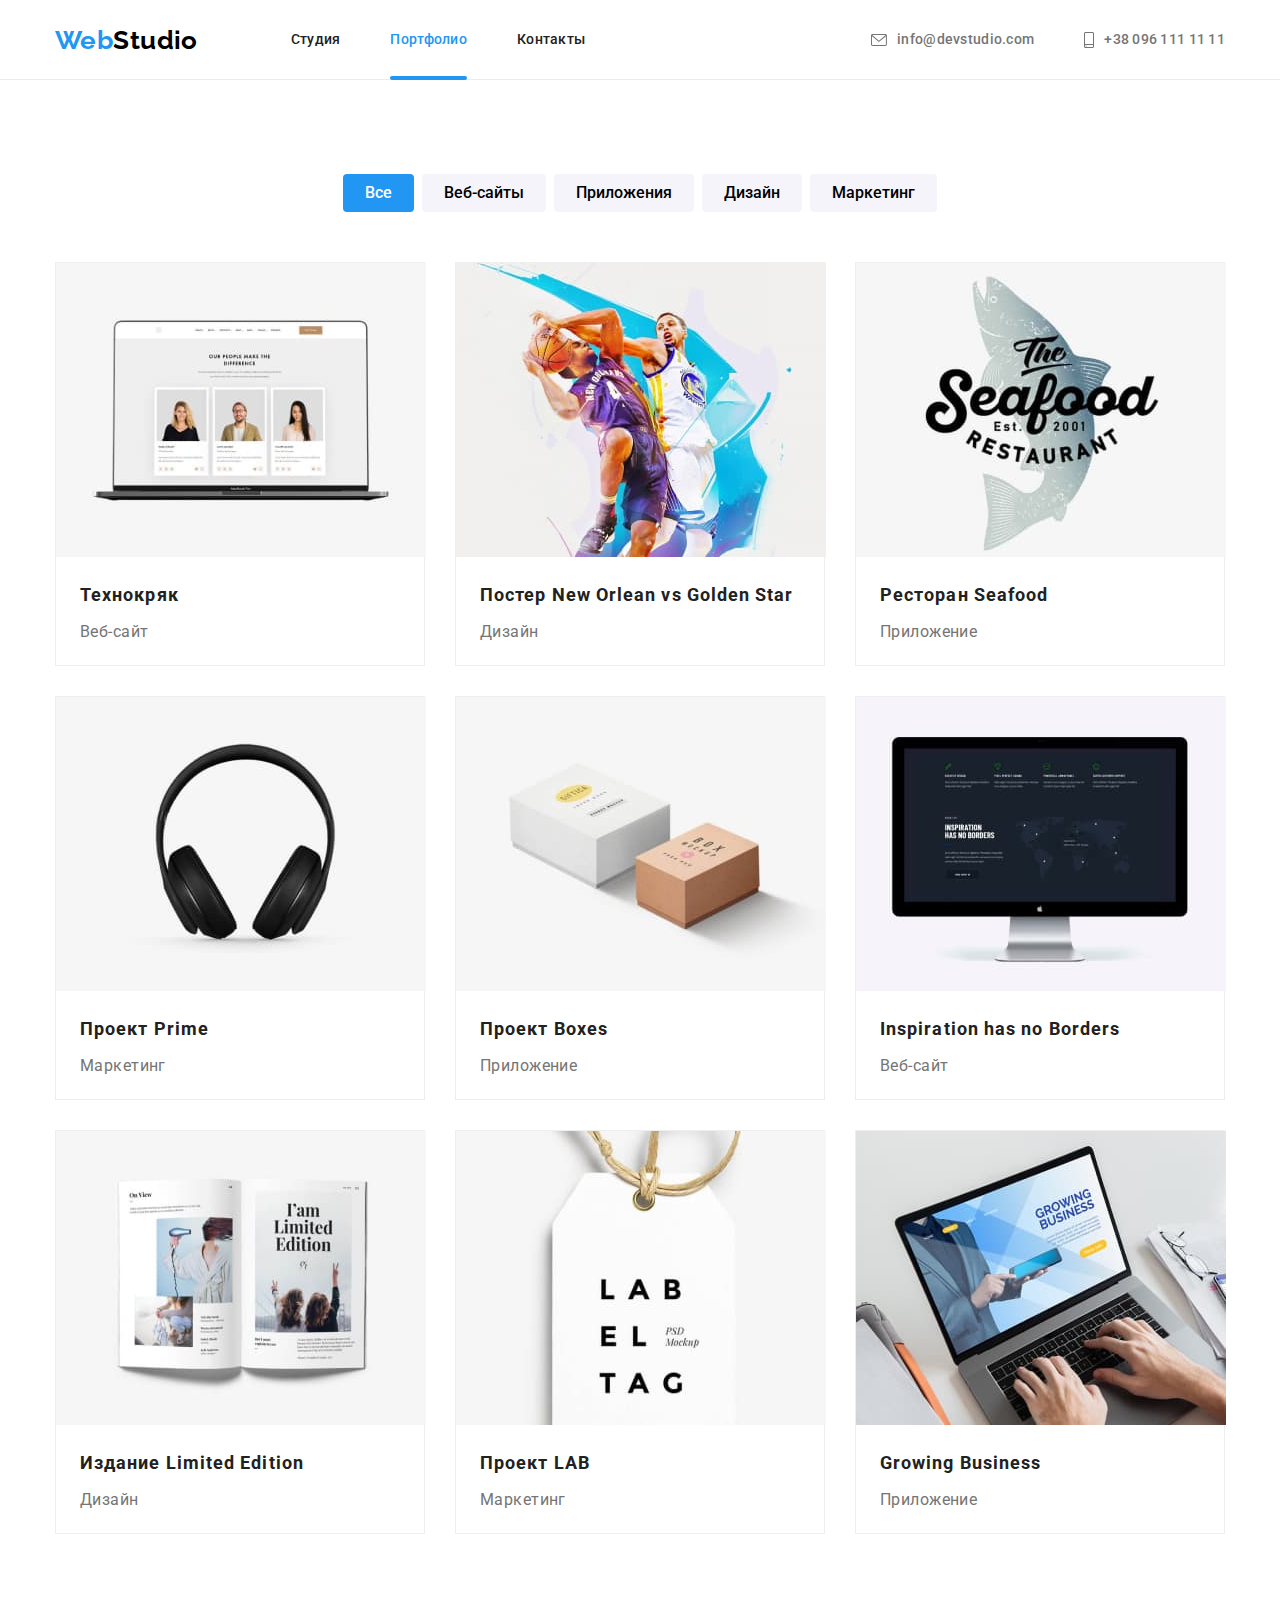
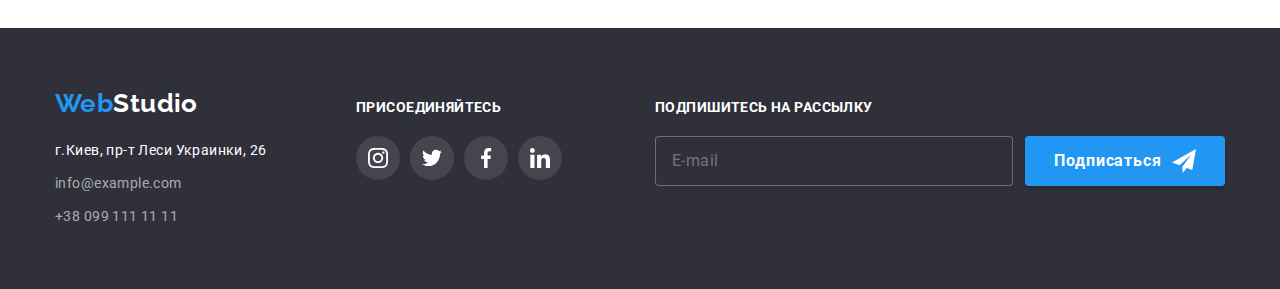
==== commit 8ebe7ff2: "поправки до домашньої № 8" ====
--- a/portfolio.html
+++ b/portfolio.html
@@ -16,18 +16,18 @@
         <div class="container mobile-box">
             <nav class="nav">
                 <a href="./index.html" class="logo"><span class="part-of-logo">Web</span>Studio</a>
-                <ul class="nav__list mobile-box_navigation">
+                <ul class="nav__list mobile-box__navigation">
                     <li class="nav__items"><a href="./index.html" class="nav__link">Студия</a></li>
                     <li class="nav__items"><a href="./portfolio.html" class="nav__link illumination">Портфолио</a></li>
                     <li class="nav__items"><a href="Контакты" class="nav__link">Контакты</a></li>
                 </ul>
             </nav>
-            <button type="button" class="mobile-box_open-btn" data-menu-open>
-                <svg class="mobile-box_open-icon" width="24" height="16">
+            <button type="button" class="mobile-box__open-btn" data-menu-open>
+                <svg class="mobile-box__open-icon" width="24" height="16">
                     <use href="./images/icons.svg#icon-menu_24px"></use>
                 </svg>
             </button>
-            <ul class="contacts mobile-box_navigation">
+            <ul class="contacts mobile-box__navigation">
                 <li class="contacts__items "><a href="mailto:info@devstudio.com" class="contacts__item">
                     <svg class="contacts__icon" width="16" height="12">
                         <use href="./images/icons.svg#icon-envelope"></use>
@@ -40,29 +40,30 @@
                 </li>
             </ul>
         </div>
-        <div class="mobile-menu" data-menu>
-            <div class="mobile-menu_container">
-                <button type="button" class="mobile-menu_close-button" data-menu-close>
-                    <svg class="mobile-menu_close-icon" width="19" height="19">
+        <div class="mobile-menu " data-menu>
+            <div class="mobile-menu__container">
+                <button type="button" class="mobile-menu__close-button" data-menu-close>
+                    <svg class="mobile-menu__close-icon" width="19" height="19">
                         <use href="./images/icons.svg#icon-Vector-1"></use>
                     </svg>
                 </button>
-                <ul class="mobile-menu_list">
-                    <li class="mobile-menu_items"><a href="./index.html" class="mobile-menu_link illumination">Студия</a></li>
-                    <li class="mobile-menu_items"><a href="./portfolio.html" class="mobile-menu_link">Портфолио</a></li>
-                    <li class="mobile-menu_items"><a href="" class="mobile-menu_link">Контакты</a></li>
-                </ul>
-                <ul class="mobile-menu_contacts-list">
-                    <li class="mobile-menu_items"><a href="tel:+380961111111" class="mobile-menu_phone-link">+38 096 111 11
-                            11</a></li>
-                    <li class="mobile-menu_items"><a href="mailto:info@devstudio.com"
-                            class="mobile-menu_mail-link">info@devstudio.com</a></li>
-                </ul>
-                <ul class="mobile-menu_social-list">
-                    <li class="mobile-menu_social-items"><a href="" class="mobile-menu_social-link">Instagram</a></li>
-                    <li class="mobile-menu_social-items"><a href="" class="mobile-menu_social-link">Twitter</a></li>
-                    <li class="mobile-menu_social-items"><a href="" class="mobile-menu_social-link">Facebook</a></li>
-                    <li class="mobile-menu_social-items"><a href="" class="mobile-menu_social-link">LinkedIn</a></li>
+                <div class="mobile-menu__box">
+                    <ul class="mobile-menu__list">
+                        <li class="mobile-menu__items"><a href="./index.html" class="mobile-menu__link">Студия</a></li>
+                        <li class="mobile-menu__items"><a href="./portfolio.html" class="mobile-menu__link hover-link">Портфолио</a></li>
+                        <li class="mobile-menu__items"><a href="" class="mobile-menu__link">Контакты</a></li>
+                    </ul>
+                    <ul class="mobile-menu__contacts-list">
+                        <li class="mobile-menu__items"><a href="tel:+380961111111" class="mobile-menu__phone-link">+38 096 111 11
+                                11</a></li>
+                        <li class="mobile-menu__items"><a href="mailto:info@devstudio.com" class="mobile-menu__mail-link">info@devstudio.com</a></li>
+                    </ul>
+                </div>
+                <ul class="mobisle-menu__social-list">
+                    <li class="mobile-menu__social-items"><a href="" class="mobile-menu__social-link">Instagram</a></li>
+                    <li class="mobile-menu__social-items"><a href="" class="mobile-menu__social-link">Twitter</a></li>
+                    <li class="mobile-menu__social-items"><a href="" class="mobile-menu__social-link">Facebook</a></li>
+                    <li class="mobile-menu__social-items"><a href="" class="mobile-menu__social-link">LinkedIn</a></li>
                 </ul>
             </div>
         </div>
@@ -103,7 +104,7 @@
                                 
                                     <source srcset="./images/mobile-our-people.jpg 1x, ./images/mobile-our-people-2x.jpg 2x"
                                         media="(max-width:767px)" />
-                                    <img src="./images/our-people.jpg" alt="Відкритий ноутбук, на екрані зображені фото працівників" width="370">
+                                    <img src="./images/our-people.jpg" alt="Відкритий ноутбук, на екрані зображені фото працівників" class="portfolio-img">
                                 </picture>
                                 <div class="portfolio-overlay">
                                     <p class="portfolio-screen-text">Ресурс предлагает комплексные предложения с разным уровнем функционала и
@@ -140,7 +141,7 @@
                                 
                                     <source srcset="./images/mobile-ball.jpg 1x, ./images/mobile-ball-2x.jpg 2x"
                                         media="(max-width:767px)" />
-                                    <img src="./images/ball.jpg" alt="Зображено двох волейболістів у стрибку з м'ячем у руках" width="370">
+                                    <img src="./images/ball.jpg" alt="Зображено двох волейболістів у стрибку з м'ячем у руках" class="portfolio-img">
                                 </picture>
                                 <div class="portfolio-overlay">
                                     <p class="portfolio-screen-text">Ресурс предлагает комплексные предложения с разным уровнем функционала и
@@ -178,7 +179,7 @@
                                 
                                     <source srcset="./images/mobile-seafood.jpg 1x, ./images/mobile-seafood-2x.jpg 2x" 
                                         media="(max-width:767px)" />
-                                    <img src="./images/seafood.jpg" alt="Логотип ресторану" width="370">
+                                    <img src="./images/seafood.jpg" alt="Логотип ресторану" class="portfolio-img">
                                 </picture>
                                 <div class="portfolio-overlay">
                                     <p class="portfolio-screen-text">Ресурс предлагает комплексные предложения с разным уровнем функционала и
@@ -216,7 +217,7 @@
                                 
                                     <source srcset="./images/mobile-headphone.jpg 1x, ./images/mobile-headphone-2x.jpg 2x" 
                                         media="(max-width:767px)" />
-                                    <img src="./images/headphone.jpg" alt="Накладні навушники" width="370">
+                                    <img src="./images/headphone.jpg" alt="Накладні навушники" class="portfolio-img">
                                 </picture>
                                 <div class="portfolio-overlay">
                                     <p class="portfolio-screen-text">Ресурс предлагает комплексные предложения с разным уровнем функционала и
@@ -254,7 +255,7 @@
                                 
                                     <source srcset="./images/mobile-2-box.jpg 1x, ./images/mobile-2-box-2x.jpg 2x" 
                                         media="(max-width:767px)" />
-                                    <img src="./images/2-box.jpg" alt="Дві коробки з логотипами" width="370">
+                                    <img src="./images/2-box.jpg" alt="Дві коробки з логотипами" class="portfolio-img">
                                 </picture>
                                 <div class="portfolio-overlay">
                                     <p class="portfolio-screen-text">Ресурс предлагает комплексные предложения с разным уровнем функционала и
@@ -292,7 +293,7 @@
                                 
                                     <source srcset="./images/mobile-screen.jpg 1x, ./images/mobile-screen-2x.jpg 2x" 
                                         media="(max-width:767px)" />
-                                    <img src="./images/screen.jpg" alt="Ком'ютер з відкритим вебсайтом" width="370">
+                                    <img src="./images/screen.jpg" alt="Ком'ютер з відкритим вебсайтом" class="portfolio-img">
                                 </picture>
                                 <div class="portfolio-overlay">
                                     <p class="portfolio-screen-text">Ресурс предлагает комплексные предложения с разным уровнем функционала и
@@ -330,7 +331,7 @@
                                 
                                     <source srcset="./images/mobile-book.jpg 1x, ./images/mobile-book-2x.jpg 2x" 
                                         media="(max-width:767px)" />
-                                    <img src="./images/book.jpg" alt="Відкрита книжка в ній стаття" width="370">
+                                    <img src="./images/book.jpg" alt="Відкрита книжка в ній стаття" class="portfolio-img">
                                 </picture>
                                 <div class="portfolio-overlay">
                                     <p class="portfolio-screen-text">Ресурс предлагает комплексные предложения с разным уровнем функционала и
@@ -368,7 +369,7 @@
                                 
                                     <source srcset="./images/mobile-label.jpg 1x, ./images/mobile-label-2x.jpg 2x" 
                                         media="(max-width:767px)" />
-                                    <img src="./images/label.jpg" alt="Логотип" width="370">
+                                    <img src="./images/label.jpg" alt="Логотип" class="portfolio-img">
                                 </picture>
                                 <div class="portfolio-overlay">
                                     <p class="portfolio-screen-text">Ресурс предлагает комплексные предложения с разным уровнем функционала и
@@ -406,7 +407,7 @@
                                 
                                     <source srcset="./images/mobile-leptop.jpg 1x, ./images/mobile-leptop-2x.jpg 2x" 
                                         media="(max-width:767px)" />
-                                    <img src="./images/leptop.jpg" alt="Ввімкнений ноутбук з відкритим додатком" width="370">
+                                    <img src="./images/leptop.jpg" alt="Ввімкнений ноутбук з відкритим додатком" class="portfolio-img">
                                 </picture>
                                 <div class="portfolio-overlay">
                                     <p class="portfolio-screen-text">Ресурс предлагает комплексные предложения с разным уровнем функционала и
@@ -475,7 +476,7 @@
                     </li>
                 </ul>
             </div>
-            <div class="footer__wrapper">
+            <div class="footer__form-box">
                 <p class="footer__title">Подпишитесь на рассылку</p>
                 <form class="form">
                     <label for="input-field" class="visually-hidden"></label>
--- a/css/main.min.css
+++ b/css/main.min.css
@@ -1 +1 @@
-:root{--title-text-color: #212121;--primary-text-color: #757575;--accent-color: #2196F3;--primary-bg-color: #fff}body{font-family:"Roboto",sans-serif;background-color:var(--primary-bg-color);color:var(--title-text-color);font-size:14px;line-height:1.14;letter-spacing:.03em}h1,h2,h3,p,ul{margin:0;padding:0}ul{list-style:none}a{text-decoration:none}img{display:block}button{font-family:inherit;cursor:pointer}address{font-style:normal}.container{padding-left:15px;padding-right:15px}@media screen and (min-width: 480px){.container{width:450px;margin-left:auto;margin-right:auto}}@media screen and (min-width: 768px){.container{width:738px}}@media screen and (min-width: 1200px){.container{width:1200px}}.section{padding:94px 0}.visually-hidden{position:absolute;width:1px;height:1px;margin:-1px;border:0;padding:0;white-space:nowrap;clip-path:inset(100%);clip:rect(0 0 0 0);overflow:hidden}.main-button{display:inline-flex;justify-content:center;align-items:center;width:200px;height:50px;font-weight:700;font-size:16px;line-height:1.88;letter-spacing:.06em;color:#fff;background:var(--accent-color);box-shadow:0px 4px 4px rgba(0,0,0,.15);border-radius:4px;border-color:rgba(0,0,0,0);transition:background-color 250ms cubic-bezier(0.4, 0, 0.2, 1)}.main-button:hover,.main-button:focus{background-color:#267bc6}.main-button:active{background-color:#27619b}.logo{display:inline-flex;color:#000;font-family:"Raleway";font-weight:700;font-size:26px;line-height:1.19}.part-of-logo{color:var(--accent-color)}.icon-list{display:inline-flex;height:44px;justify-content:center;gap:10px}.icon-list__link{display:inline-flex;justify-content:center;align-items:center;height:44px;width:44px;border-radius:50%;background-color:rgba(255,255,255,.1);transition:background-color 250ms cubic-bezier(0.4, 0, 0.2, 1)}.icon-list__link:hover .icon-list__svg,.icon-list__link:focus .icon-list__svg{fill:#fff}.icon-list__link:hover,.icon-list__link:focus{background-color:var(--accent-color)}.icon-list__svg{fill:#afb1b8;transition:fill 250ms cubic-bezier(0.4, 0, 0.2, 1)}.title{font-size:36px;line-height:1.16;text-align:center}@media screen and (max-width: 767px){.mobile-box{display:flex;align-items:center;justify-content:space-between;padding-top:16px;padding-bottom:16px}.mobile-box_navigation{display:none}.mobile-box_open-btn{background-color:rgba(0,0,0,0);border:none;padding:0}.mobile-box_open-icon{display:block}}@media screen and (min-width: 768px){.header-section{min-height:80px;border-bottom:1px solid #ececec}.header-section .container{display:flex;justify-content:space-between;align-items:center}.mobile-box_open-btn{display:none}.nav .logo{margin-right:88px}.mobile-box_navigation{display:block}.nav{align-items:center;display:flex;height:100%}.nav__list{display:flex;height:100%}.contacts__item{display:inline-flex;padding:5px 0;align-items:center;color:var(--primary-text-color);font-weight:500;letter-spacing:.02em;transition:color 250ms cubic-bezier(0.4, 0, 0.2, 1)}.nav__items{display:flex}.nav__link{position:relative;height:100%;padding:32px 0 32px 0;color:var(--title-text-color);font-weight:500;letter-spacing:.02em;transition:color 250ms cubic-bezier(0.4, 0, 0.2, 1)}.illumination:after{position:absolute;bottom:-1px;content:" ";display:block;width:100%;height:4px;border-radius:2px;background-color:var(--accent-color)}.contacts__icon{display:flex;margin-right:10px;fill:var(--primary-text-color);transition:fill 250ms cubic-bezier(0.4, 0, 0.2, 1)}}@media screen and (min-width: 1200px){.contacts{display:flex}.contacts__items:not(:last-child){margin-right:50px}}.nav__items:not(:last-child){margin-right:50px}.nav__link:hover,.nav__link:focus{color:var(--accent-color)}.illumination{color:var(--accent-color)}.contacts__item:hover,.contacts__item:focus{color:var(--accent-color)}.contacts__item:hover .contacts__icon,.contacts__item:focus .contacts__icon{fill:var(--accent-color)}.main__title{max-width:693px;font-weight:900;font-size:44px;line-height:1.36;letter-spacing:.06em;margin-left:auto;margin-right:auto;margin-bottom:30px;text-transform:uppercase;color:var(--primary-bg-color)}@media screen and (max-width: 767px){.main__section{display:flex;max-width:480px;max-height:400px;padding:118px 60px;background-image:linear-gradient(to right, rgba(46, 48, 58, 0.41), rgba(47, 47, 58, 0.4)),url("../images/hero-mobile.jpg")}}@media screen and (max-width: 767px)and (min-device-pixel-ratio: 2),screen and (max-width: 767px)and (-webkit-min-device-pixel-ratio: 2),screen and (max-width: 767px)and (min-resolution: 192dpi),screen and (max-width: 767px)and (min-resolution: 2dppx){.main__section{background-image:linear-gradient(to right, rgba(46, 48, 58, 0.41), rgba(47, 47, 58, 0.4)),url("../images/hero-mobile2x.jpg")}}@media screen and (max-width: 767px){.main__title{font-weight:900;font-size:26px;line-height:1.62;text-align:center;letter-spacing:.06em}}@media screen and (max-width: 1199px){.main__section{max-width:768px;padding:118px 204px;background-image:linear-gradient(to right, rgba(46, 48, 58, 0.41), rgba(47, 47, 58, 0.4)),url("../images/hero-tablet.jpg")}}@media screen and (max-width: 1199px)and (min-device-pixel-ratio: 2),screen and (max-width: 1199px)and (-webkit-min-device-pixel-ratio: 2),screen and (max-width: 1199px)and (min-resolution: 192dpi),screen and (max-width: 1199px)and (min-resolution: 2dppx){.main__section{background-image:linear-gradient(to right, rgba(46, 48, 58, 0.41), rgba(47, 47, 58, 0.4)),url("../images/hero-tablet2x.jpg")}}@media screen and (max-width: 1199px){.main__title{font-weight:900;font-size:26px;line-height:1.62;text-align:center;letter-spacing:.06em}}@media screen and (min-width: 1200px){.main__section{max-width:1920px;padding-bottom:200px;padding-top:200px;background-image:linear-gradient(to right, rgba(46, 48, 58, 0.41), rgba(47, 47, 58, 0.4)),url("../images/hero-desctop.jpg")}}@media screen and (min-width: 1200px)and (min-device-pixel-ratio: 2),screen and (min-width: 1200px)and (-webkit-min-device-pixel-ratio: 2),screen and (min-width: 1200px)and (min-resolution: 192dpi),screen and (min-width: 1200px)and (min-resolution: 2dppx){.main__section{background-image:linear-gradient(to right, rgba(46, 48, 58, 0.41), rgba(47, 47, 58, 0.4)),url("../images/hero-desctop2x.jpg")}}.main__section{width:100%;margin-left:auto;margin-right:auto;text-align:center;justify-content:center;background-color:#2f303a;background-size:cover}.portfolio-list-button{display:flex;justify-content:center}.portfolio-items:not(:last-child){margin-right:8px}.portfolio{display:flex;flex-wrap:wrap;gap:30px;margin-top:50px}.portfolio-button{background:#f5f4fa;font-weight:500;font-size:16px;line-height:1.62;padding:6px 22px;border-radius:4px;border:none;transition:background-color 250ms cubic-bezier(0.4, 0, 0.2, 1),box-shadow 250ms cubic-bezier(0.4, 0, 0.2, 1),color 250ms cubic-bezier(0.4, 0, 0.2, 1)}.illumination-btn{background-color:var(--accent-color);color:var(--primary-bg-color)}.portfolio-button:hover,.portfolio-button:focus{background-color:var(--accent-color);color:var(--primary-bg-color);box-shadow:0px 3px 1px rgba(0,0,0,.1),0px 1px 2px rgba(0,0,0,.08),0px 2px 2px rgba(0,0,0,.12)}.portfolio-button:active{background-color:#267bc6}.portfolio-card{width:370px;height:404px}.portfolio-screen-text{font-size:18px;line-height:1.56;letter-spacing:.03em;color:#fff}.portfolio-overlay{position:absolute;width:100%;height:100%;bottom:0;padding:63px 24px;background-color:rgba(33,150,243,.9);transform:translateY(101%);transition:transform 250ms cubic-bezier(0.4, 0, 0.2, 1)}.portfolio-box{position:relative;display:block;width:370px;height:294px;overflow:hidden}.portfolio-link{display:inline-block;width:100%;height:100%;transition:box-shadow 250ms cubic-bezier(0.4, 0, 0.2, 1)}.portfolio-link:hover .portfolio-overlay,.portfolio-link:focus .portfolio-overlay{transform:translateY(0);height:294px}.portfolio-link:hover,.portfolio-link:focus{background-color:#fff;box-shadow:0px 1px 1px rgba(0,0,0,.12),0px 4px 4px rgba(0,0,0,.06),1px 4px 6px rgba(0,0,0,.16)}.portfolio-container-title{padding:20px 10px 20px 24px;border:1px solid #eee;border-top:0}.portfolio-card-title{font-size:18px;line-height:2;letter-spacing:.06em;color:var(--title-text-color)}.portfolio-name-industry{margin-top:4px;color:var(--primary-text-color);font-size:16px;line-height:1.88}.benefits__list{display:flex;justify-content:space-between}.benefits__items{width:270px}.benefits__container{display:inline-flex;justify-content:center;align-items:center;width:270px;height:120px;background-color:#f5f4fa;border-radius:4px}.benefits__title{font-size:14px;text-transform:uppercase;margin-top:30px}.benefits__text{margin-top:10px;color:var(--primary-text-color);line-height:1.71}.works{padding-top:0px}.works__list{display:flex;justify-content:space-between;margin-top:50px}.works__items{position:relative}.works__box{position:absolute;display:flex;justify-content:center;align-items:center;width:100%;height:70px;bottom:0;background-color:rgba(47,48,58,.8)}.works__description{font-weight:700;font-size:14px;line-height:1.14;letter-spacing:.03em;text-transform:uppercase;color:#fff}.team{background:#f5f4fa}.team__list{display:flex;justify-content:space-between}.team__items{margin-top:50px;padding-bottom:30px;text-align:center;min-width:270px;min-height:368px;background-color:var(--primary-bg-color);box-shadow:0px 1px 3px rgba(0,0,0,.12),0px 1px 1px rgba(0,0,0,.14),0px 2px 1px rgba(0,0,0,.2);border-radius:0px 0px 4px 4px}.team__member{padding-top:30px;margin-bottom:10px;font-weight:500;font-size:16px;line-height:1.18}.team__position{margin-bottom:16px;color:var(--primary-text-color);font-size:16px;line-height:1.18}.company__list{margin-top:50px;display:inline-flex;gap:30px}.company__link{display:inline-flex;justify-content:center;align-items:center;width:170px;height:92px;border:1px solid #afb1b8;border-radius:4px;transition:background-color 250ms cubic-bezier(0.4, 0, 0.2, 1)}.company__link:hover .company__icon,.company__link:hover,.company__link:focus .company__icon,.company__link:focus{fill:var(--accent-color);border-color:var(--accent-color)}.company__icon{fill:#afb1b8;transition:fill 250ms cubic-bezier(0.4, 0, 0.2, 1)}.footer{padding:60px 0;height:252px;background:#2f303a}.footer .container{display:flex}.footer__container .logo{color:var(--primary-bg-color);margin-bottom:20px}.footer__container{width:231px;margin-right:70px}.address__link{color:#fff;line-height:1.71}.address__items:not(:first-child){margin-top:9px}.address__contacts{color:rgba(255,255,255,.6);line-height:1.71;transition:color 250ms cubic-bezier(0.4, 0, 0.2, 1)}.address__contacts:hover,.address__contacts:focus{color:var(--accent-color)}.footer__wrapper:not(:last-child){margin-right:93px}.footer__title{padding-top:12px;margin-bottom:20px;font-weight:700;text-transform:uppercase;color:#fff}.footer__social{fill:#fff}.form{display:flex;margin-top:20px}.form__input{display:flex;align-items:center;width:358px;height:50px;padding:0 16px;margin-right:12px;font-weight:400;font-size:16px;line-height:1.25;letter-spacing:.03em;color:rgba(255,255,255,.6);border:1px solid rgba(255,255,255,.3);background-color:#2f303a;border-radius:4px;outline:none;transition:border-color 250ms cubic-bezier(0.4, 0, 0.2, 1)}.form__input:focus{border-color:var(--accent-color)}.form__icon{display:inline-flex;margin-left:10px}.backdrop{position:fixed;top:0;left:0;width:100%;height:100%;z-index:100;background-color:rgba(0,0,0,.2);transition:opacity 250ms cubic-bezier(0.4, 0, 0.2, 1),visibility 250ms cubic-bezier(0.4, 0, 0.2, 1)}.backdrop.is-hidden{visibility:hidden;opacity:0;pointer-events:none}.modal{position:absolute;top:50%;left:50%;transform:translate(-50%, -50%);width:528px;height:581px;padding:40px;background-color:#fff;box-shadow:0px 1px 3px rgba(0,0,0,.12),0px 1px 1px rgba(0,0,0,.14),0px 2px 1px rgba(0,0,0,.2);border-radius:4px}.modal-button{position:absolute;display:flex;align-items:center;justify-content:center;top:8px;right:8px;width:30px;height:30px;margin-left:auto;border-radius:50%;background-color:#fff;border:1px solid rgba(0,0,0,.1)}.modal-vector{transition:fill 250ms cubic-bezier(0.4, 0, 0.2, 1)}.modal-vector:hover,.modal-vector:focus{fill:var(--accent-color)}.modal-title{font-weight:700;font-size:20px;line-height:1.15;letter-spacing:.03em;margin-bottom:14px}.modal-form-label{display:block}.label-text{font-size:12px;line-height:.85;letter-spacing:.01em;color:var(--primary-text-color)}.modal-form-label:not(:last-child){margin-bottom:11px}.modal-form-element{display:block;margin-bottom:5px}.modal-form-input{display:flex;width:100%;height:40px;padding-left:42px;border:1px solid rgba(33,33,33,.2);border-radius:4px;transition:border-color 250ms cubic-bezier(0.4, 0, 0.2, 1)}.modal-form-input:focus,.modal-form-message:focus{outline:none;border-color:var(--accent-color)}.modal-form-input:focus+.modal-icon-input>.modal-icon{fill:var(--accent-color)}.modal-form-message{width:100%;height:120px;resize:none;padding:12px 16px;font-size:12px;line-height:.85;letter-spacing:.01em;color:rgba(117,117,117,.5);border:1px solid rgba(33,33,33,.2);border-radius:4px;transition:border-color 250ms cubic-bezier(0.4, 0, 0.2, 1)}.modal-icon{position:absolute;top:50%;left:12px;transform:translateY(-50%);transition:fill 250ms cubic-bezier(0.4, 0, 0.2, 1)}.modal-form-wrapper{position:relative;display:block}.modal-link{text-decoration:underline;color:var(--accent-color);transition:color 250ms cubic-bezier(0.4, 0, 0.2, 1)}.modal-link:hover,.modal-link:focus{color:#267bc6}.modal-link:active{color:#27619b}.modal-label-checkbox{position:relative;display:block;padding-left:35px;line-height:1.71;letter-spacing:.03em;color:var(--primary-text-color);margin-top:20px;transition:fill 250ms cubic-bezier(0.4, 0, 0.2, 1)}.modal-icon-checkbox{position:absolute;top:50%;left:12px;transform:translateY(-50%);fill:var(--title-text-color);transition:fill 250ms cubic-bezier(0.4, 0, 0.2, 1)}.modal-icon-check{position:absolute;top:50%;left:12px;transform:translateY(-50%);fill:rgba(0,0,0,0);transition:fill 250ms cubic-bezier(0.4, 0, 0.2, 1)}.modal-icon-checkbox-fokus{position:absolute;top:50%;left:9px;transform:translateY(-50%);fill:rgba(0,0,0,0);transition:fill 250ms cubic-bezier(0.4, 0, 0.2, 1)}.modal-form-checkbox:checked+.modal-label-checkbox>.checkbox-box>.modal-icon-check,.modal-form-checkbox:checked+.modal-label-checkbox>.checkbox-box>.modal-icon-checkbox{fill:var(--accent-color)}.modal-form-checkbox:focus+.modal-label-checkbox>.checkbox-box{fill:var(--title-text-color)}.button-center{display:flex;justify-content:center;margin-top:30px}@media screen and (min-width: 768px){.mobile-menu{display:none}}.mobile-menu{position:fixed;top:0;left:0;width:100%;height:100%;background-color:#fff;overflow:auto;z-index:100;opacity:0;visibility:hidden;pointer-events:none}.mobile-menu.is-open{opacity:1;visibility:visible;pointer-events:auto}.mobile-menu_container{width:100%;height:100%;position:relative;display:flex;flex-direction:column;overflow:auto}.mobile-menu_contacts-list{margin-top:auto;margin-left:40px;margin-bottom:64px}.mobile-menu_close-button{position:absolute;top:10px;right:15px;border:none;background-color:rgba(0,0,0,0)}.mobile-menu_close-icon{display:block}.mobile-menu_items:not(:last-child){margin-bottom:32px}.mobile-menu_list{margin-top:48px;margin-left:40px}.mobile-menu_link{font-weight:500;font-size:40px;line-height:1.17;letter-spacing:.02em;color:var(--title-text-color)}.mobile-menu_phone-link{font-weight:500;font-size:34px;line-height:1.17;letter-spacing:.02em;color:var(--accent-color)}.mobile-menu_mail-link{font-weight:500;font-size:24px;line-height:1.16;letter-spacing:.02em;color:var(--primary-text-color)}.mobile-menu_social-list{margin-left:40px;margin-bottom:10px}.mobile-menu_social-items{flex-wrap:wrap;display:inline-block;padding-left:10px;padding-right:10px;border-right:1px solid rgba(33,33,33,.2)}.mobile-menu_social-items:first-child{padding-left:0}.mobile-menu_social-items:last-child{border-right:none}.mobile-menu_social-link{display:block;font-weight:500;font-size:18px;line-height:1.22;letter-spacing:.02em;color:var(--accent-color)}/*# sourceMappingURL=main.min.css.map */+:root{--title-text-color: #212121;--primary-text-color: #757575;--accent-color: #2196F3;--primary-bg-color: #fff}body{font-family:"Roboto",sans-serif;background-color:var(--primary-bg-color);color:var(--title-text-color);font-size:14px;line-height:1.14;letter-spacing:.03em}h1,h2,h3,p,ul,li{margin:0;padding:0}ul{list-style:none}a{text-decoration:none}img{display:block}button{font-family:inherit;cursor:pointer}address{font-style:normal}.container{height:100%;max-width:1200px;padding-left:15px;padding-right:15px;margin-left:auto;margin-right:auto}@media screen and (min-width: 468){.container{max-width:479px}}@media screen and (min-width: 768px){.container{width:768px}}@media screen and (min-width: 1200px){.container{width:1200px}}.section{padding:94px 0}@media screen and (max-width: 1199px){.section{padding:60px 0}}.visually-hidden{position:absolute;width:1px;height:1px;margin:-1px;border:0;padding:0;white-space:nowrap;clip-path:inset(100%);clip:rect(0 0 0 0);overflow:hidden}.main-button{display:inline-flex;justify-content:center;align-items:center;width:200px;height:50px;font-weight:700;font-size:16px;line-height:1.88;letter-spacing:.06em;color:#fff;background:var(--accent-color);box-shadow:0px 4px 4px rgba(0,0,0,.15);border-radius:4px;border-color:rgba(0,0,0,0);transition:background-color 250ms cubic-bezier(0.4, 0, 0.2, 1)}.main-button:hover,.main-button:focus{background-color:#267bc6}.main-button:active{background-color:#27619b}.logo{display:inline-flex;color:#000;font-family:"Raleway";font-weight:700;font-size:26px;line-height:1.19}.part-of-logo{color:var(--accent-color)}@media screen and (max-width: 1199px){.logo{font-family:"Raleway";font-weight:700;font-size:24px;line-height:1.16;letter-spacing:.03em}}.icon-list{display:inline-flex;height:44px;justify-content:center;gap:10px}.icon-list__link{display:inline-flex;justify-content:center;align-items:center;height:44px;width:44px;border-radius:50%;background-color:rgba(255,255,255,.1);transition:background-color 250ms cubic-bezier(0.4, 0, 0.2, 1)}.icon-list__link:hover .icon-list__svg,.icon-list__link:focus .icon-list__svg{fill:#fff}.icon-list__link:hover,.icon-list__link:focus{background-color:var(--accent-color)}.icon-list__svg{fill:#afb1b8;transition:fill 250ms cubic-bezier(0.4, 0, 0.2, 1)}.title{font-size:36px;line-height:1.16;text-align:center}.header-section{max-height:80px;border-bottom:1px solid #ececec}.nav{align-items:center;display:flex}.nav .logo{margin-right:93px}.nav__list{display:flex}.nav__items{display:flex}.nav__items:not(:last-child){margin-right:50px}.nav__link{position:relative;padding:32px 0 32px 0;color:var(--title-text-color);font-weight:500;letter-spacing:.02em;transition:color 250ms cubic-bezier(0.4, 0, 0.2, 1)}.nav__link:hover,.nav__link:focus{color:var(--accent-color)}.illumination{color:var(--accent-color)}.illumination:after{position:absolute;bottom:0;content:" ";display:block;width:100%;height:4px;border-radius:2px;background-color:var(--accent-color)}.mobile-box__open-btn{background-color:rgba(0,0,0,0);border:none;padding:0}.contacts__item{display:flex;align-items:center;color:var(--primary-text-color);font-weight:500;font-size:14px;line-height:1.14;letter-spacing:.02em;transition:color 250ms cubic-bezier(0.4, 0, 0.2, 1)}.contacts__icon{margin-right:10px;fill:var(--primary-text-color);transition:fill 250ms cubic-bezier(0.4, 0, 0.2, 1)}.contacts__item:hover,.contacts__item:focus{color:var(--accent-color)}.contacts__item:hover .contacts__icon,.contacts__item:focus .contacts__icon{fill:var(--accent-color)}@media screen and (max-width: 767px){.mobile-box__navigation{display:none}.mobile-box{display:flex;align-items:center;justify-content:space-between;padding-top:16px;padding-bottom:16px}.mobile-box__open-icon{display:block}.header-section .container{max-width:500px}}@media screen and (min-width: 768px){.mobile-box__open-btn{display:none}.mobile-box{display:flex;align-items:center;justify-content:space-between}}@media screen and (min-width: 768px)and (max-width: 1199px){.nav .logo{margin-right:87px}.nav__list{margin-right:83px}.contacts__item{align-items:center;color:var(--primary-text-color);font-weight:500;font-size:12px;line-height:1.16;letter-spacing:.02em}.contacts__item:last-child{margin-top:8px}.contacts__icon{margin-right:8px}.contacts{padding:16px 0}}@media screen and (min-width: 1200px){.contacts{display:flex;justify-content:center;align-items:center}.contacts__items:not(:last-child){margin-right:50px}}.main__section{width:100%;margin-left:auto;margin-right:auto;text-align:center;justify-content:center;background-color:#2f303a}.main-button_hero{display:block;margin-left:auto;margin-right:auto}.main__title{margin-left:auto;margin-right:auto;margin-bottom:30px;text-transform:uppercase;color:var(--primary-bg-color)}@media screen and (max-width: 767px){.main__section{display:flex;max-width:480px;max-height:400px;padding:118px 0;background-image:linear-gradient(to right, rgba(46, 48, 58, 0.41), rgba(47, 47, 58, 0.4)),url("../images/hero-mobile.jpg")}}@media screen and (max-width: 767px)and (min-device-pixel-ratio: 2),screen and (max-width: 767px)and (-webkit-min-device-pixel-ratio: 2),screen and (max-width: 767px)and (min-resolution: 192dpi),screen and (max-width: 767px)and (min-resolution: 2dppx){.main__section{background-image:linear-gradient(to right, rgba(46, 48, 58, 0.41), rgba(47, 47, 58, 0.4)),url("../images/hero-mobile2x.jpg")}}@media screen and (min-width: 768px){.main__section{max-width:768px;padding:160px 0 118px 0;background-image:linear-gradient(to right, rgba(46, 48, 58, 0.41), rgba(47, 47, 58, 0.4)),url("../images/hero-tablet.jpg")}}@media screen and (min-width: 768px)and (min-device-pixel-ratio: 2),screen and (min-width: 768px)and (-webkit-min-device-pixel-ratio: 2),screen and (min-width: 768px)and (min-resolution: 192dpi),screen and (min-width: 768px)and (min-resolution: 2dppx){.main__section{background-image:linear-gradient(to right, rgba(46, 48, 58, 0.41), rgba(47, 47, 58, 0.4)),url("../images/hero-tablet2x.jpg")}}@media screen and (max-width: 1199px){.main__title{max-width:360px;font-weight:900;font-size:26px;line-height:1.62;letter-spacing:.06em}}@media screen and (min-width: 1200px){.main__section{max-width:1920px;padding-bottom:200px;padding-top:200px;background-image:linear-gradient(to right, rgba(46, 48, 58, 0.41), rgba(47, 47, 58, 0.4)),url("../images/hero-desctop.jpg")}}@media screen and (min-width: 1200px)and (min-device-pixel-ratio: 2),screen and (min-width: 1200px)and (-webkit-min-device-pixel-ratio: 2),screen and (min-width: 1200px)and (min-resolution: 192dpi),screen and (min-width: 1200px)and (min-resolution: 2dppx){.main__section{background-image:linear-gradient(to right, rgba(46, 48, 58, 0.41), rgba(47, 47, 58, 0.4)),url("../images/hero-desctop2x.jpg")}}@media screen and (min-width: 1200px){.main__title{max-width:693px;font-weight:900;font-size:44px;line-height:1.36;letter-spacing:.06em}}.portfolio-list-button{display:flex;flex-wrap:wrap}.portfolio-items:not(:last-child){margin-right:8px}.portfolio-button{background:#f5f4fa;font-weight:500;font-size:16px;line-height:1.62;padding:6px 22px;border-radius:4px;border:none;transition:background-color 250ms cubic-bezier(0.4, 0, 0.2, 1),box-shadow 250ms cubic-bezier(0.4, 0, 0.2, 1),color 250ms cubic-bezier(0.4, 0, 0.2, 1)}.illumination-btn{background-color:var(--accent-color);color:var(--primary-bg-color)}.portfolio-button:hover,.portfolio-button:focus{background-color:var(--accent-color);color:var(--primary-bg-color);box-shadow:0px 3px 1px rgba(0,0,0,.1),0px 1px 2px rgba(0,0,0,.08),0px 2px 2px rgba(0,0,0,.12)}.portfolio-button:active{background-color:#267bc6}.portfolio{display:flex;flex-wrap:wrap;gap:30px;margin-top:50px}.portfolio-card{border:1px solid #eee}.portfolio-img{width:100%}.portfolio-screen-text{font-size:18px;line-height:1.56;letter-spacing:.03em;color:#fff}.portfolio-overlay{position:absolute;width:100%;height:100%;bottom:0;padding:63px 24px;background-color:rgba(33,150,243,.9);transform:translateY(101%);transition:transform 250ms cubic-bezier(0.4, 0, 0.2, 1)}.portfolio-box{position:relative;display:block;overflow:hidden}.portfolio-link{display:inline-block;transition:box-shadow 250ms cubic-bezier(0.4, 0, 0.2, 1)}.portfolio-link:hover .portfolio-overlay,.portfolio-link:focus .portfolio-overlay{transform:translateY(0);height:294px}.portfolio-link:hover,.portfolio-link:focus{background-color:#fff;box-shadow:0px 1px 1px rgba(0,0,0,.12),0px 4px 4px rgba(0,0,0,.06),1px 4px 6px rgba(0,0,0,.16)}.portfolio-container-title{padding:20px 24px 20px 24px}.portfolio-card-title{font-size:18px;line-height:2;letter-spacing:.06em;color:var(--title-text-color)}.portfolio-name-industry{margin-top:4px;color:var(--primary-text-color);font-size:16px;line-height:1.88}@media screen and (max-width: 767px){.portfolio-card{max-width:450px;max-height:404px}.portfolio-items:nth-child(-n+3){margin-bottom:15px}.portfolio-list-button{max-width:360px}.portfolio{margin-top:40px;justify-content:center}.portfolio-overlay{padding:77px 24px}}@media screen and (min-width: 768px){.portfolio-list-button{justify-content:center}}@media screen and (min-width: 768px)and (max-width: 1199px){.portfolio{margin-top:30px}.portfolio-card{max-width:354px;max-height:440px}.portfolio-container-title{min-height:146px}.portfolio-img{width:354px;height:294px}.portfolio-overlay{padding:49px 24px 77px 24px}}@media screen and (min-width: 1200px){.portfolio-card{max-width:370px;max-height:404px}.portfolio-img{width:370px;height:294px}}.benefits__container{display:inline-flex;justify-content:center;align-items:center;width:100%;height:120px;background-color:#f5f4fa;border-radius:4px}.benefits__title{font-size:14px;text-transform:uppercase;margin-top:30px}.benefits__text{margin-top:10px;color:var(--primary-text-color);line-height:1.71}@media screen and (max-width: 767px){.benefits__items{max-width:450px;margin-left:auto;margin-right:auto}.benefits__items:not(:last-child){margin-bottom:30px}}@media screen and (min-width: 768px){.benefits__list{display:flex;flex-wrap:wrap;justify-content:space-between}}@media screen and (min-width: 768px)and (max-width: 1199px){.benefits__items{max-width:354px}.benefits__items:not(:nth-last-child(-n+2)){margin-bottom:30px}}@media screen and (min-width: 1200px){.benefits__items{max-width:270px}}.works{padding-top:0px}.works__list{display:flex;justify-content:space-between;margin-top:50px}.works__items{position:relative}.works__box{position:absolute;display:flex;justify-content:center;align-items:center;width:100%;height:70px;bottom:0;background-color:rgba(47,48,58,.8)}.works__description{font-weight:700;font-size:14px;line-height:1.14;letter-spacing:.03em;text-transform:uppercase;color:#fff}@media screen and (max-width: 1199px){.works{display:none}}.team{background:#f5f4fa}.team__list{margin-top:50px}.team__items{text-align:center;background-color:var(--primary-bg-color);box-shadow:0px 1px 3px rgba(0,0,0,.12),0px 1px 1px rgba(0,0,0,.14),0px 2px 1px rgba(0,0,0,.2);border-radius:0px 0px 4px 4px}.team__img{width:100%}.team__member{padding-top:30px;margin-bottom:10px;font-weight:500;font-size:16px;line-height:1.18}.team__position{margin-bottom:16px;color:var(--primary-text-color);font-size:16px;line-height:1.18}@media screen and (max-width: 767px){.team__items{max-width:450px;max-height:622px;margin-left:auto;margin-right:auto}.team__items:not(:last-child){margin-bottom:30px}}@media screen and (min-width: 768px)and (max-width: 1199px){.team__items{max-width:354px;max-height:536px}.team__items:not(:nth-last-child(-n+2)){margin-bottom:30px}}@media screen and (min-width: 768px){.team__list{display:flex;flex-wrap:wrap;justify-content:space-between}}@media screen and (max-width: 1199px){.title{font-weight:700;font-size:28px;line-height:1.18;text-align:center;letter-spacing:.03em}.team__items{padding-bottom:24px}.team__list{margin-top:30px}}@media screen and (min-width: 1200px){.team__items{max-width:270px;max-height:428px;padding-bottom:30px}}.company__list{margin-top:50px;margin-left:auto;margin-right:auto;display:flex;flex-wrap:wrap;gap:30px}.company__link{display:inline-flex;justify-content:center;align-items:center;width:100%;height:92px;border:1px solid #afb1b8;border-radius:4px;transition:background-color 250ms cubic-bezier(0.4, 0, 0.2, 1)}.company__link:hover .company__icon,.company__link:hover,.company__link:focus .company__icon,.company__link:focus{fill:var(--accent-color);border-color:var(--accent-color)}.company__icon{fill:#afb1b8;transition:fill 250ms cubic-bezier(0.4, 0, 0.2, 1)}@media screen and (max-width: 767px){.company__items{width:calc((100% - 30px)/2)}.company__list{max-width:450px}}@media screen and (min-width: 768px)and (max-width: 1199px){.company__items{width:calc((100% - 60px)/3)}}@media screen and (max-width: 1199px){.company__list{margin-top:30px}}@media screen and (min-width: 1200px){.company__items{width:170px}}.footer{padding:60px 0;min-height:252px;background:#2f303a}.footer__container .logo{color:var(--primary-bg-color);margin-bottom:20px}.footer__container{width:231px}.address__link{color:#fff;line-height:1.71}.address__items:not(:first-child){margin-top:9px}.address__contacts{color:rgba(255,255,255,.6);line-height:1.71;transition:color 250ms cubic-bezier(0.4, 0, 0.2, 1)}.address__contacts:hover,.address__contacts:focus{color:var(--accent-color)}.footer__title{margin-bottom:20px;font-weight:700;text-transform:uppercase;color:#fff}.footer__social{fill:#fff}.form{margin-top:20px}.form__input{display:flex;align-items:center;height:50px;padding:0 16px;margin-right:12px;font-weight:400;font-size:16px;line-height:1.25;letter-spacing:.03em;color:rgba(255,255,255,.6);border:1px solid rgba(255,255,255,.3);background-color:#2f303a;border-radius:4px;outline:none;transition:border-color 250ms cubic-bezier(0.4, 0, 0.2, 1)}.form__input:focus{border-color:var(--accent-color)}.form__icon{display:inline-flex;margin-left:10px}@media screen and (max-width: 767px){.footer__container{margin-bottom:60px;margin-left:auto;margin-right:auto}.footer__wrapper{margin-bottom:60px}.footer__form-box{width:100%;margin-left:auto;margin-right:auto}.form__input{width:100%}}@media screen and (min-width: 768px)and (max-width: 1199px){.form__input{width:450px}.footer .container{display:flex;flex-wrap:wrap;justify-content:space-between}.footer__form-box{margin-top:60px;width:100%}}@media screen and (max-width: 1199px){.footer{text-align:center}.form__input{margin-bottom:20px;margin-left:auto;margin-right:auto}}@media screen and (min-width: 1200px){.footer .container{display:flex;flex-wrap:wrap}.form{display:flex}.form__input{width:358px}.footer__title{padding-top:12px}.footer__container{margin-right:70px}.footer__form-box{margin-left:auto}}.backdrop{position:fixed;top:0;left:0;width:100%;height:100%;z-index:100;background-color:rgba(0,0,0,.2);transition:opacity 250ms cubic-bezier(0.4, 0, 0.2, 1),visibility 250ms cubic-bezier(0.4, 0, 0.2, 1)}.backdrop.is-hidden{visibility:hidden;opacity:0;pointer-events:none}.modal{position:absolute;top:50%;left:50%;transform:translate(-50%, -50%);max-width:528px;max-height:581px;padding:40px;background-color:#fff;box-shadow:0px 1px 3px rgba(0,0,0,.12),0px 1px 1px rgba(0,0,0,.14),0px 2px 1px rgba(0,0,0,.2);border-radius:4px}.modal-button{position:absolute;display:flex;align-items:center;justify-content:center;top:8px;right:8px;width:30px;height:30px;margin-left:auto;border-radius:50%;background-color:#fff;border:1px solid rgba(0,0,0,.1)}.modal-vector{transition:fill 250ms cubic-bezier(0.4, 0, 0.2, 1)}.modal-vector:hover,.modal-vector:focus{fill:var(--accent-color)}.modal-title{font-weight:700;font-size:20px;line-height:1.15;letter-spacing:.03em;margin-bottom:14px}.modal-form{width:100%}.modal-form-label{display:block}.label-text{font-size:12px;line-height:.85;letter-spacing:.01em;color:var(--primary-text-color)}.modal-form-label:not(:last-child){margin-bottom:11px}.modal-form-element{display:block;margin-bottom:5px}.modal-form-input{display:flex;width:100%;height:40px;padding-left:42px;border:1px solid rgba(33,33,33,.2);border-radius:4px;transition:border-color 250ms cubic-bezier(0.4, 0, 0.2, 1)}.modal-form-input:focus,.modal-form-message:focus{outline:none;border-color:var(--accent-color)}.modal-form-input:focus+.modal-icon-input>.modal-icon{fill:var(--accent-color)}.modal-form-message{width:100%;resize:none;padding:12px 16px;font-size:12px;line-height:.85;letter-spacing:.01em;color:rgba(117,117,117,.5);border:1px solid rgba(33,33,33,.2);border-radius:4px;transition:border-color 250ms cubic-bezier(0.4, 0, 0.2, 1)}.modal-icon{position:absolute;top:50%;left:12px;transform:translateY(-50%);transition:fill 250ms cubic-bezier(0.4, 0, 0.2, 1)}.modal-form-wrapper{position:relative;display:block}.modal-link{text-decoration:underline;color:var(--accent-color);transition:color 250ms cubic-bezier(0.4, 0, 0.2, 1)}.modal-link:hover,.modal-link:focus{color:#267bc6}.modal-link:active{color:#27619b}.modal-label-checkbox{position:relative;display:block;padding-left:35px;line-height:1.71;letter-spacing:.03em;color:var(--primary-text-color);margin-top:20px;transition:fill 250ms cubic-bezier(0.4, 0, 0.2, 1)}.modal-icon-checkbox{position:absolute;top:50%;left:12px;transform:translateY(-50%);fill:var(--title-text-color);transition:fill 250ms cubic-bezier(0.4, 0, 0.2, 1)}.modal-icon-check{position:absolute;top:50%;left:12px;transform:translateY(-50%);fill:rgba(0,0,0,0);transition:fill 250ms cubic-bezier(0.4, 0, 0.2, 1)}.modal-icon-checkbox-fokus{position:absolute;top:50%;left:9px;transform:translateY(-50%);fill:rgba(0,0,0,0);transition:fill 250ms cubic-bezier(0.4, 0, 0.2, 1)}.modal-form-checkbox:checked+.modal-label-checkbox>.checkbox-box>.modal-icon-check,.modal-form-checkbox:checked+.modal-label-checkbox>.checkbox-box>.modal-icon-checkbox{fill:var(--accent-color)}.modal-form-checkbox:focus+.modal-label-checkbox>.checkbox-box{fill:var(--title-text-color)}.button-center{display:flex;justify-content:center;margin-top:30px}@media screen and (max-width: 1199px){.modal{width:450px}.modal-title{text-align:center}.modal-label-checkbox{padding-left:25px;font-weight:400;font-size:12px;line-height:1.16;letter-spacing:.03em}.modal-icon-check,.modal-icon-checkbox,.modal-icon-checkbox-fokus{left:0}}@media screen and (max-width: 480px){.modal{width:320px}.modal-icon-check,.modal-icon-checkbox,.modal-icon-checkbox-fokus{top:9px}}@media screen and (max-width: 767px){.modal{padding:25px}.modal-form-message{max-height:120px;font-weight:400;font-size:14px;line-height:1.14;letter-spacing:.01em}.button-center{margin-top:15px}.modal-label-checkbox{margin-top:10px}}@media screen and (min-width: 768px){.modal-form-message{height:120px}}.mobile-menu__container{position:fixed;top:0;left:0;width:100%;height:100%;padding:48px 40px;background-color:#fff;overflow:auto;z-index:100}.mobile-menu__box{display:flex;flex-direction:column;justify-content:space-between;height:100%}.mobile-menu.is-open{opacity:1;visibility:visible;pointer-events:auto}.mobile-menu{width:100%;height:100%;position:relative;display:flex;flex-direction:column;overflow:auto;opacity:0;visibility:hidden;pointer-events:none}.mobile-menu__contacts-list{margin-bottom:64px}.mobile-menu__close-button{position:absolute;top:10px;right:15px;border:none;background-color:rgba(0,0,0,0)}.mobile-menu__close-icon{display:block}.mobile-menu__close-icon:hover,.mobile-menu__close-icon:focus{fill:var(--accent-color)}.mobile-menu__items:not(:last-child){margin-bottom:32px}.mobile-menu__link{font-weight:500;font-size:40px;line-height:1.17;letter-spacing:.02em;color:var(--title-text-color)}.hover-link{color:var(--accent-color)}.mobile-menu__phone-link{font-weight:500;font-size:34px;line-height:1.17;letter-spacing:.02em;color:var(--accent-color)}.mobile-menu__mail-link{font-weight:500;font-size:24px;line-height:1.16;letter-spacing:.02em;color:var(--primary-text-color)}.mobile-menu__social-items{flex-wrap:wrap;display:inline-block;padding-left:10px;padding-right:10px;border-right:1px solid rgba(33,33,33,.2)}.mobile-menu__social-items:first-child{padding-left:0}.mobile-menu__social-link{display:block;font-weight:500;font-size:18px;line-height:1.22;letter-spacing:.02em;color:var(--accent-color)}@media screen and (max-width: 370px){.mobile-menu__phone-link{font-weight:500;font-size:27px;line-height:1.16;letter-spacing:.02em}.mobile-menu__social-items:nth-child(-n+2){margin-bottom:8px}.mobile-menu__social-items:nth-child(3){padding-left:0}}@media screen and (min-width: 371px){.mobile-menu__social-items:last-child{border-right:none}}/*# sourceMappingURL=main.min.css.map */